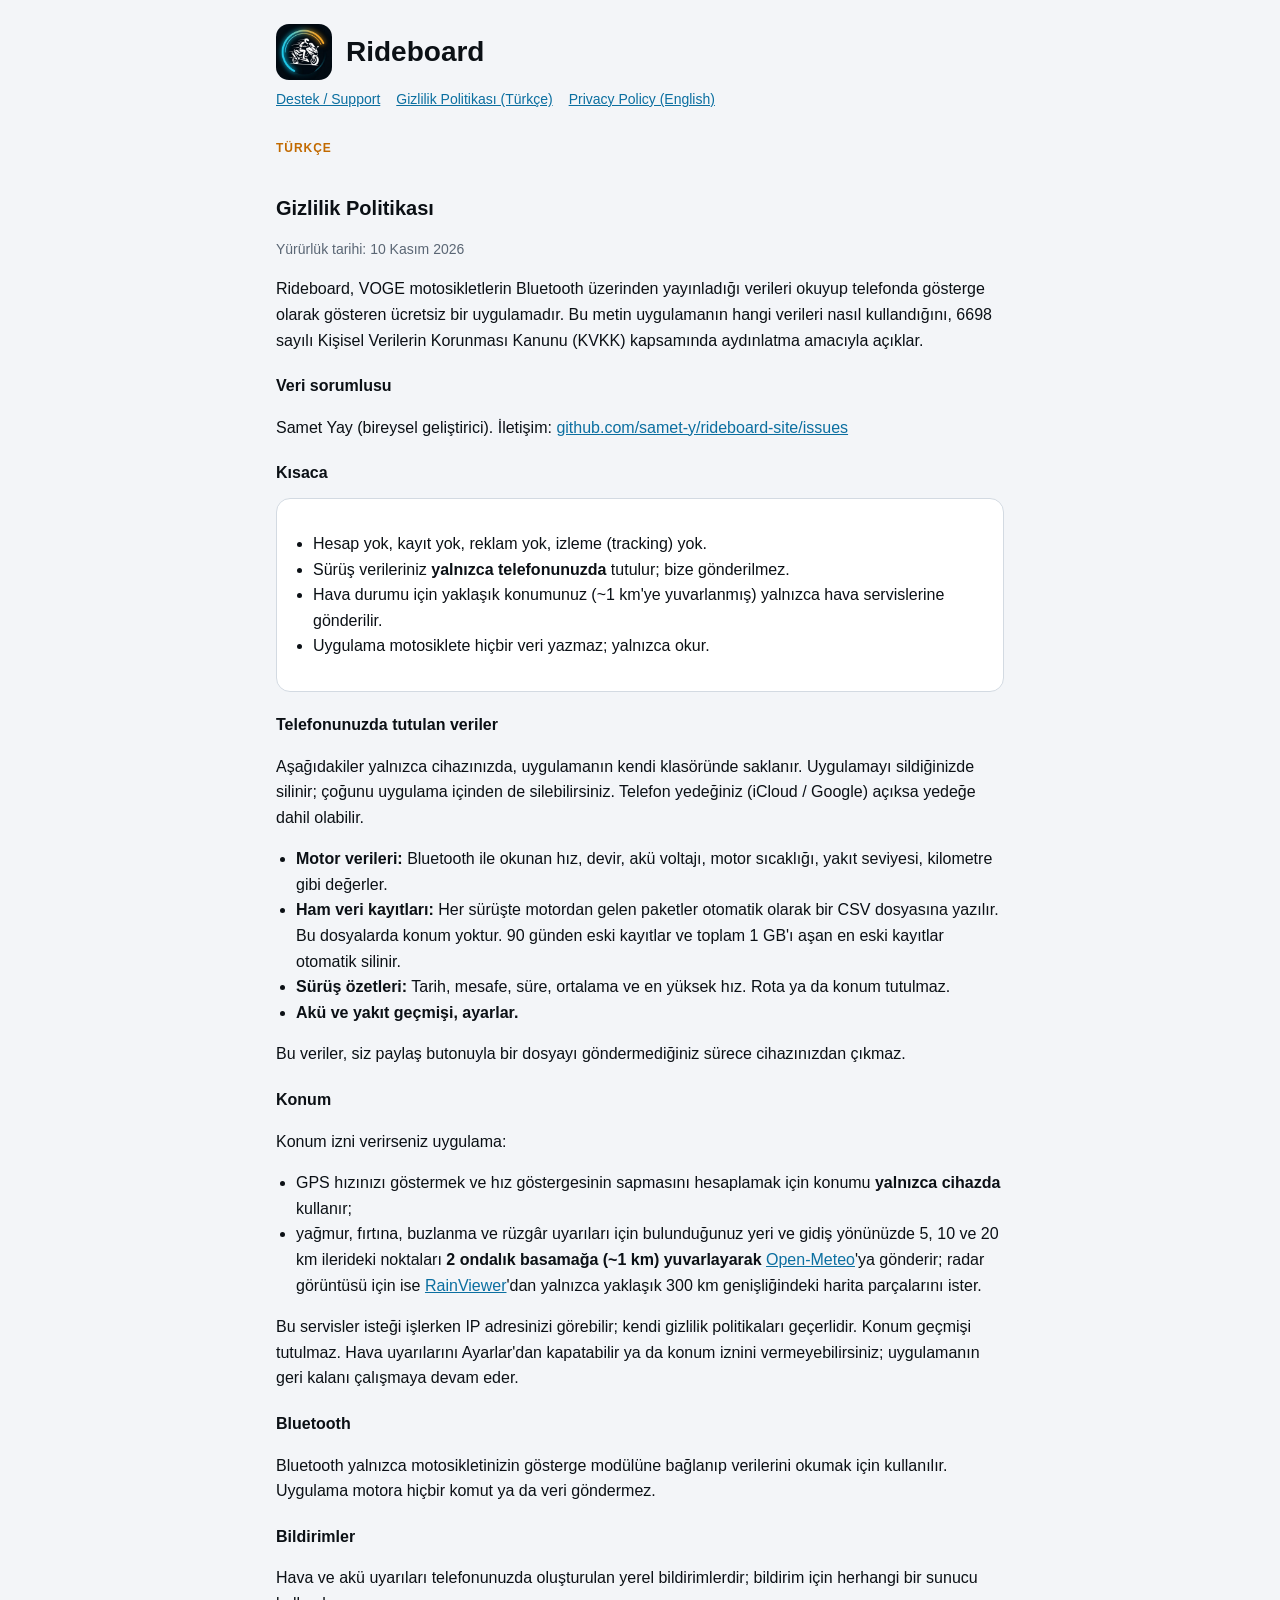
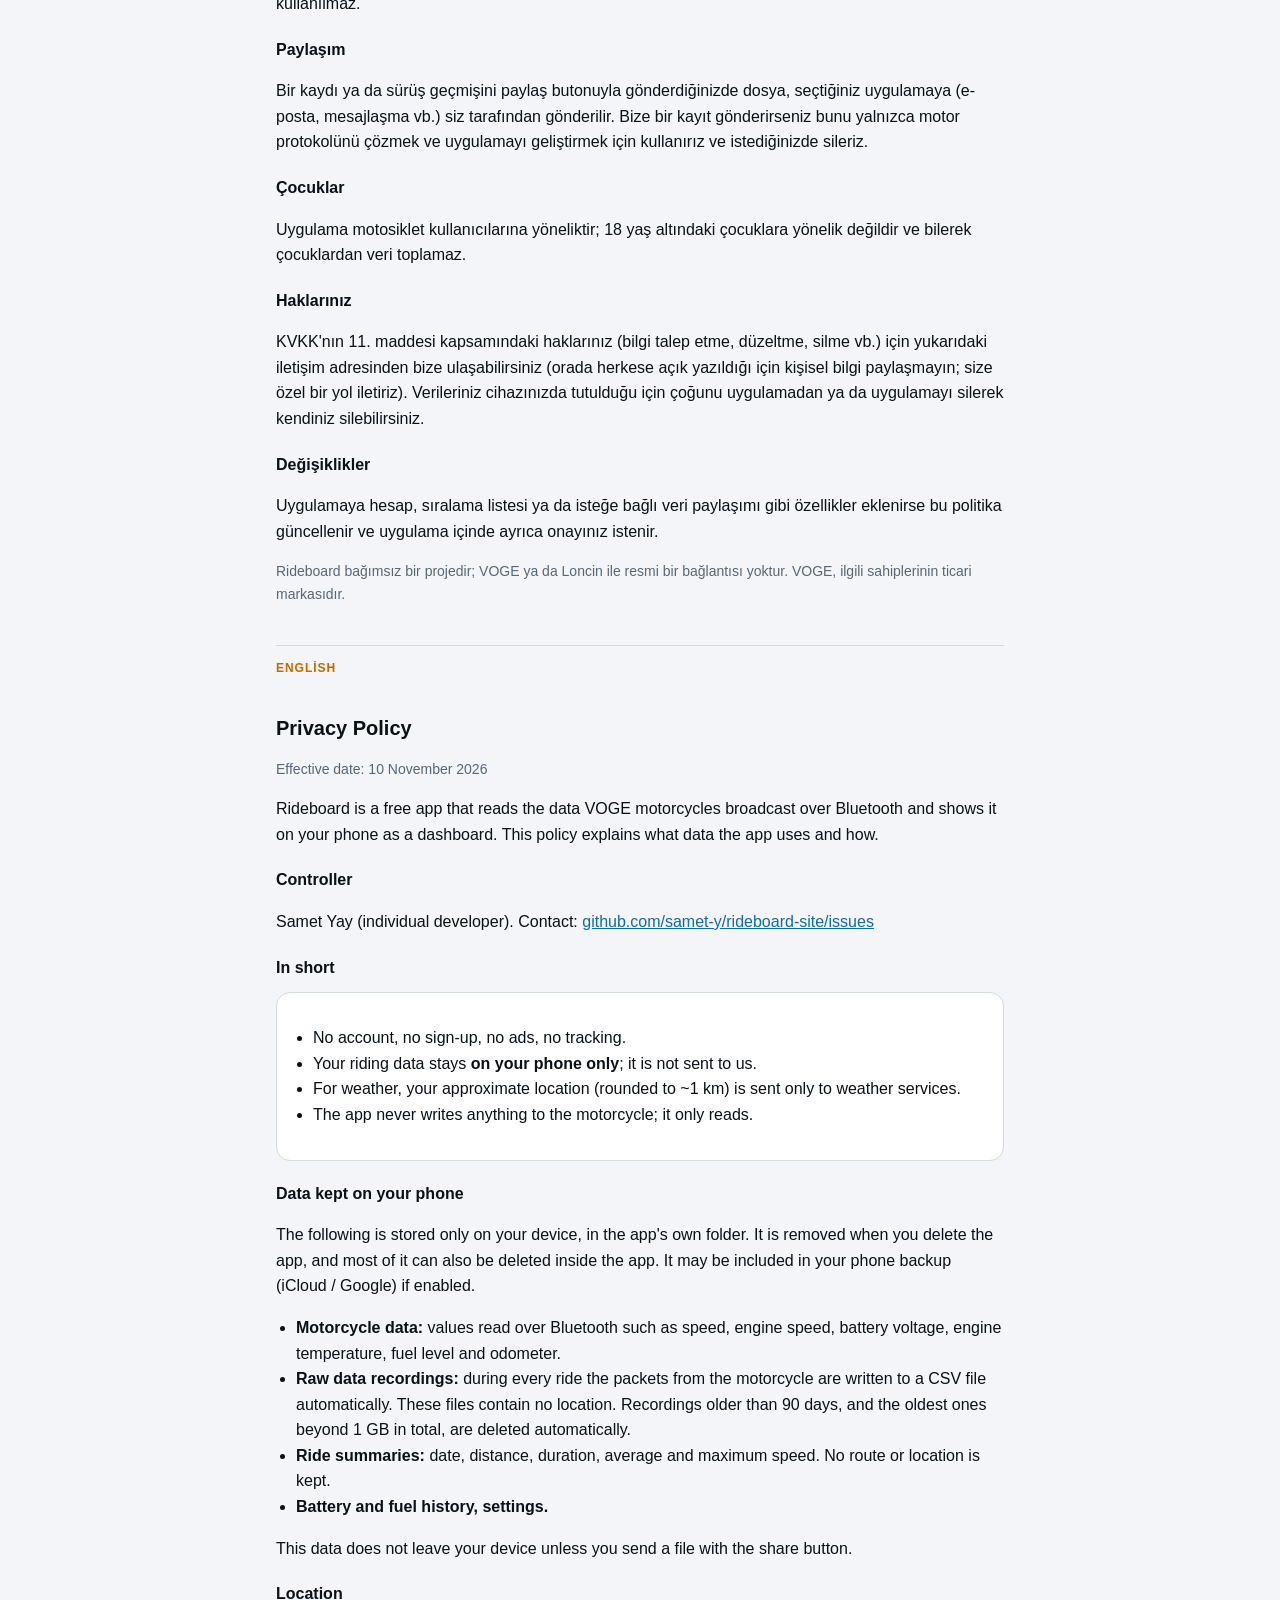
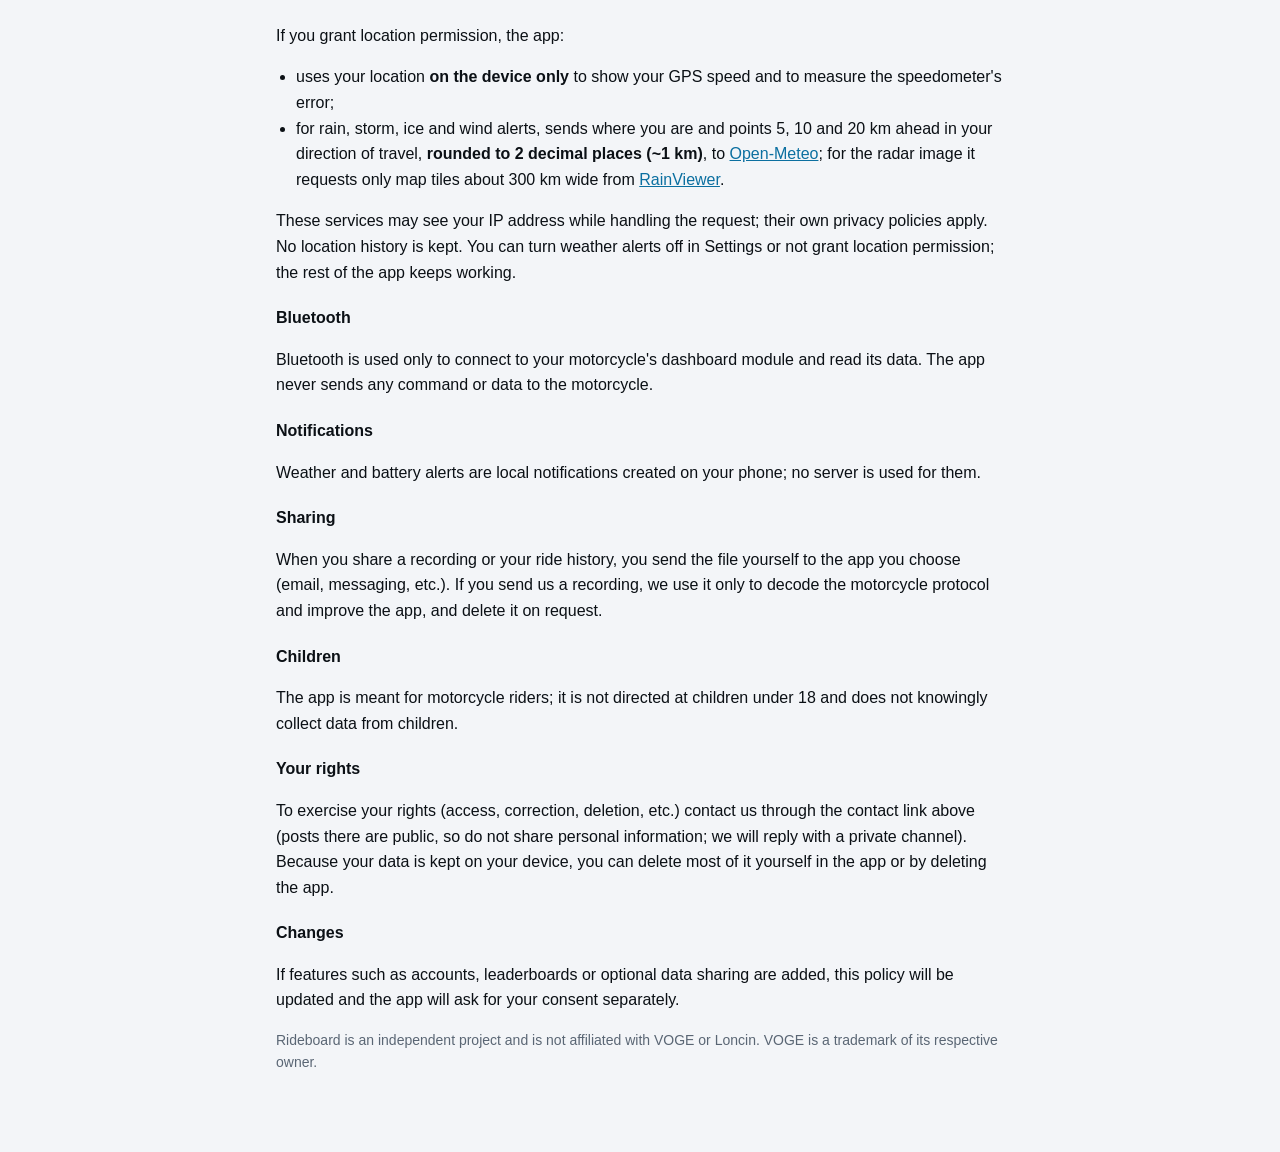
==== privacy.html @ 8e3948a2 "Add support and privacy policy pages" ====
<!doctype html>
<html lang="tr">
<head>
<meta charset="utf-8">
<meta name="viewport" content="width=device-width, initial-scale=1">
<title>Rideboard · Gizlilik Politikası / Privacy Policy</title>
<link rel="icon" href="icon.png">
<link rel="stylesheet" href="style.css">
</head>
<body>
<main>
<header>
  <img src="icon.png" alt="">
  <h1>Rideboard</h1>
</header>
<nav>
  <a href="index.html">Destek / Support</a>
  <a href="#tr">Gizlilik Politikası (Türkçe)</a>
  <a href="#en">Privacy Policy (English)</a>
</nav>

<section id="tr">
<span class="tag">Türkçe</span>
<h2>Gizlilik Politikası</h2>
<p class="dim">Yürürlük tarihi: 10 Kasım 2026</p>

<p>Rideboard, VOGE motosikletlerin Bluetooth üzerinden yayınladığı verileri
okuyup telefonda gösterge olarak gösteren ücretsiz bir uygulamadır. Bu metin
uygulamanın hangi verileri nasıl kullandığını, 6698 sayılı Kişisel Verilerin
Korunması Kanunu (KVKK) kapsamında aydınlatma amacıyla açıklar.</p>

<h3>Veri sorumlusu</h3>
<p>Samet Yay (bireysel geliştirici). İletişim:
<a href="https://github.com/samet-y/rideboard-site/issues">github.com/samet-y/rideboard-site/issues</a></p>

<h3>Kısaca</h3>
<div class="card">
<ul>
  <li>Hesap yok, kayıt yok, reklam yok, izleme (tracking) yok.</li>
  <li>Sürüş verileriniz <strong>yalnızca telefonunuzda</strong> tutulur; bize
  gönderilmez.</li>
  <li>Hava durumu için yaklaşık konumunuz (~1 km'ye yuvarlanmış) yalnızca hava
  servislerine gönderilir.</li>
  <li>Uygulama motosiklete hiçbir veri yazmaz; yalnızca okur.</li>
</ul>
</div>

<h3>Telefonunuzda tutulan veriler</h3>
<p>Aşağıdakiler yalnızca cihazınızda, uygulamanın kendi klasöründe saklanır.
Uygulamayı sildiğinizde silinir; çoğunu uygulama içinden de silebilirsiniz.
Telefon yedeğiniz (iCloud / Google) açıksa yedeğe dahil olabilir.</p>
<ul>
  <li><strong>Motor verileri:</strong> Bluetooth ile okunan hız, devir, akü
  voltajı, motor sıcaklığı, yakıt seviyesi, kilometre gibi değerler.</li>
  <li><strong>Ham veri kayıtları:</strong> Her sürüşte motordan gelen paketler
  otomatik olarak bir CSV dosyasına yazılır. Bu dosyalarda konum yoktur. 90
  günden eski kayıtlar ve toplam 1 GB'ı aşan en eski kayıtlar otomatik
  silinir.</li>
  <li><strong>Sürüş özetleri:</strong> Tarih, mesafe, süre, ortalama ve
  en yüksek hız. Rota ya da konum tutulmaz.</li>
  <li><strong>Akü ve yakıt geçmişi, ayarlar.</strong></li>
</ul>
<p>Bu veriler, siz paylaş butonuyla bir dosyayı göndermediğiniz sürece
cihazınızdan çıkmaz.</p>

<h3>Konum</h3>
<p>Konum izni verirseniz uygulama:</p>
<ul>
  <li>GPS hızınızı göstermek ve hız göstergesinin sapmasını hesaplamak için
  konumu <strong>yalnızca cihazda</strong> kullanır;</li>
  <li>yağmur, fırtına, buzlanma ve rüzgâr uyarıları için bulunduğunuz yeri ve
  gidiş yönünüzde 5, 10 ve 20 km ilerideki noktaları
  <strong>2 ondalık basamağa (~1 km) yuvarlayarak</strong>
  <a href="https://open-meteo.com/en/terms">Open-Meteo</a>'ya gönderir;
  radar görüntüsü için ise
  <a href="https://www.rainviewer.com/privacy.html">RainViewer</a>'dan
  yalnızca yaklaşık 300 km genişliğindeki harita parçalarını ister.</li>
</ul>
<p>Bu servisler isteği işlerken IP adresinizi görebilir; kendi gizlilik
politikaları geçerlidir. Konum geçmişi tutulmaz. Hava uyarılarını Ayarlar'dan
kapatabilir ya da konum iznini vermeyebilirsiniz; uygulamanın geri kalanı
çalışmaya devam eder.</p>

<h3>Bluetooth</h3>
<p>Bluetooth yalnızca motosikletinizin gösterge modülüne bağlanıp verilerini
okumak için kullanılır. Uygulama motora hiçbir komut ya da veri göndermez.</p>

<h3>Bildirimler</h3>
<p>Hava ve akü uyarıları telefonunuzda oluşturulan yerel bildirimlerdir;
bildirim için herhangi bir sunucu kullanılmaz.</p>

<h3>Paylaşım</h3>
<p>Bir kaydı ya da sürüş geçmişini paylaş butonuyla gönderdiğinizde dosya,
seçtiğiniz uygulamaya (e-posta, mesajlaşma vb.) siz tarafından gönderilir.
Bize bir kayıt gönderirseniz bunu yalnızca motor protokolünü çözmek ve
uygulamayı geliştirmek için kullanırız ve istediğinizde sileriz.</p>

<h3>Çocuklar</h3>
<p>Uygulama motosiklet kullanıcılarına yöneliktir; 18 yaş altındaki
çocuklara yönelik değildir ve bilerek çocuklardan veri toplamaz.</p>

<h3>Haklarınız</h3>
<p>KVKK'nın 11. maddesi kapsamındaki haklarınız (bilgi talep etme, düzeltme,
silme vb.) için yukarıdaki iletişim adresinden bize ulaşabilirsiniz (orada herkese açık yazıldığı için kişisel bilgi paylaşmayın; size özel bir yol iletiriz). Verileriniz
cihazınızda tutulduğu için çoğunu uygulamadan ya da uygulamayı silerek kendiniz
silebilirsiniz.</p>

<h3>Değişiklikler</h3>
<p>Uygulamaya hesap, sıralama listesi ya da isteğe bağlı veri paylaşımı gibi
özellikler eklenirse bu politika güncellenir ve uygulama içinde ayrıca onayınız
istenir.</p>

<p class="dim">Rideboard bağımsız bir projedir; VOGE ya da Loncin ile resmi
bir bağlantısı yoktur. VOGE, ilgili sahiplerinin ticari markasıdır.</p>
</section>

<section id="en" class="lang">
<span class="tag">English</span>
<h2>Privacy Policy</h2>
<p class="dim">Effective date: 10 November 2026</p>

<p>Rideboard is a free app that reads the data VOGE motorcycles broadcast over
Bluetooth and shows it on your phone as a dashboard. This policy explains what
data the app uses and how.</p>

<h3>Controller</h3>
<p>Samet Yay (individual developer). Contact:
<a href="https://github.com/samet-y/rideboard-site/issues">github.com/samet-y/rideboard-site/issues</a></p>

<h3>In short</h3>
<div class="card">
<ul>
  <li>No account, no sign-up, no ads, no tracking.</li>
  <li>Your riding data stays <strong>on your phone only</strong>; it is not
  sent to us.</li>
  <li>For weather, your approximate location (rounded to ~1 km) is sent only
  to weather services.</li>
  <li>The app never writes anything to the motorcycle; it only reads.</li>
</ul>
</div>

<h3>Data kept on your phone</h3>
<p>The following is stored only on your device, in the app's own folder. It is
removed when you delete the app, and most of it can also be deleted inside the
app. It may be included in your phone backup (iCloud / Google) if enabled.</p>
<ul>
  <li><strong>Motorcycle data:</strong> values read over Bluetooth such as
  speed, engine speed, battery voltage, engine temperature, fuel level and
  odometer.</li>
  <li><strong>Raw data recordings:</strong> during every ride the packets from
  the motorcycle are written to a CSV file automatically. These files contain
  no location. Recordings older than 90 days, and the oldest ones beyond 1 GB
  in total, are deleted automatically.</li>
  <li><strong>Ride summaries:</strong> date, distance, duration, average and
  maximum speed. No route or location is kept.</li>
  <li><strong>Battery and fuel history, settings.</strong></li>
</ul>
<p>This data does not leave your device unless you send a file with the share
button.</p>

<h3>Location</h3>
<p>If you grant location permission, the app:</p>
<ul>
  <li>uses your location <strong>on the device only</strong> to show your GPS
  speed and to measure the speedometer's error;</li>
  <li>for rain, storm, ice and wind alerts, sends where you are and points 5,
  10 and 20 km ahead in your direction of travel,
  <strong>rounded to 2 decimal places (~1 km)</strong>, to
  <a href="https://open-meteo.com/en/terms">Open-Meteo</a>; for the radar
  image it requests only map tiles about 300 km wide from
  <a href="https://www.rainviewer.com/privacy.html">RainViewer</a>.</li>
</ul>
<p>These services may see your IP address while handling the request; their
own privacy policies apply. No location history is kept. You can turn weather
alerts off in Settings or not grant location permission; the rest of the app
keeps working.</p>

<h3>Bluetooth</h3>
<p>Bluetooth is used only to connect to your motorcycle's dashboard module and
read its data. The app never sends any command or data to the motorcycle.</p>

<h3>Notifications</h3>
<p>Weather and battery alerts are local notifications created on your phone; no
server is used for them.</p>

<h3>Sharing</h3>
<p>When you share a recording or your ride history, you send the file yourself
to the app you choose (email, messaging, etc.). If you send us a recording, we
use it only to decode the motorcycle protocol and improve the app, and delete
it on request.</p>

<h3>Children</h3>
<p>The app is meant for motorcycle riders; it is not directed at children under
18 and does not knowingly collect data from children.</p>

<h3>Your rights</h3>
<p>To exercise your rights (access, correction, deletion, etc.) contact us through
the contact link above (posts there are public, so do not share personal
information; we will reply with a private channel). Because your data is kept on your device, you can delete most
of it yourself in the app or by deleting the app.</p>

<h3>Changes</h3>
<p>If features such as accounts, leaderboards or optional data sharing are
added, this policy will be updated and the app will ask for your consent
separately.</p>

<p class="dim">Rideboard is an independent project and is not affiliated with
VOGE or Loncin. VOGE is a trademark of its respective owner.</p>
</section>
</main>
</body>
</html>
---- style.css ----
:root {
  --bg: #f3f5f8;
  --surface: #ffffff;
  --text: #0b1015;
  --dim: #5a6674;
  --line: #d3dae2;
  --accent: #c26a00;
  --link: #0b6fa0;
}
@media (prefers-color-scheme: dark) {
  :root {
    --bg: #05070a;
    --surface: #10161d;
    --text: #f2f5f8;
    --dim: #8a96a3;
    --line: #1f2833;
    --accent: #ffb020;
    --link: #22d3ee;
  }
}
* { box-sizing: border-box; }
html { -webkit-text-size-adjust: 100%; }
body {
  margin: 0;
  background: var(--bg);
  color: var(--text);
  font: 16px/1.6 -apple-system, BlinkMacSystemFont, "Segoe UI", Roboto, sans-serif;
}
main { max-width: 760px; margin: 0 auto; padding: 24px 16px 64px; }
header { display: flex; align-items: center; gap: 14px; margin-bottom: 8px; }
header img { width: 56px; height: 56px; border-radius: 13px; }
header h1 { margin: 0; font-size: 28px; }
nav { display: flex; flex-wrap: wrap; gap: 8px 16px; margin: 8px 0 24px; font-size: 14px; }
a { color: var(--link); }
h2 { font-size: 20px; margin: 32px 0 8px; }
h3 { font-size: 16px; margin: 20px 0 4px; }
p, li { color: var(--text); }
.dim { color: var(--dim); font-size: 14px; }
.card {
  background: var(--surface);
  border: 1px solid var(--line);
  border-radius: 14px;
  padding: 16px;
  margin: 12px 0;
}
.lang { border-top: 1px solid var(--line); margin-top: 40px; padding-top: 8px; }
.tag {
  display: inline-block;
  font-size: 12px;
  font-weight: 700;
  letter-spacing: .08em;
  color: var(--accent);
  text-transform: uppercase;
}
ul { padding-left: 20px; }
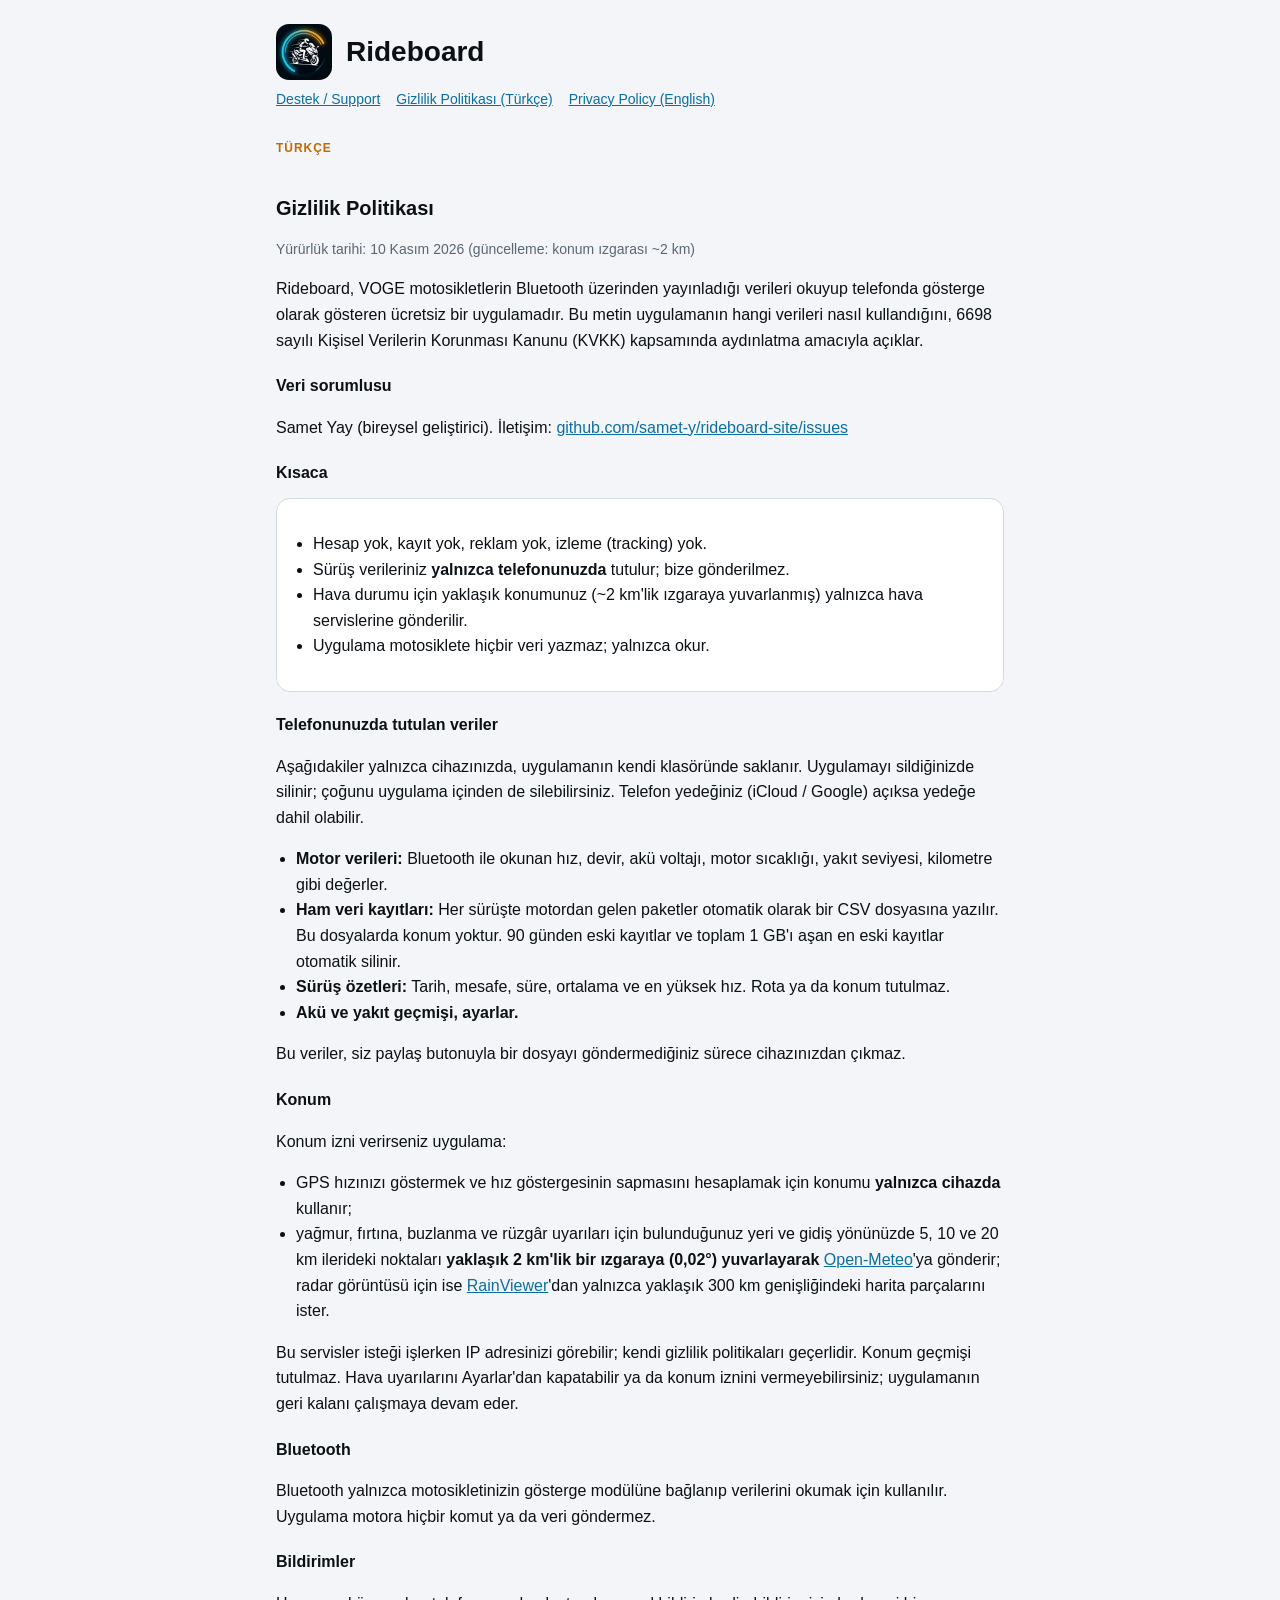
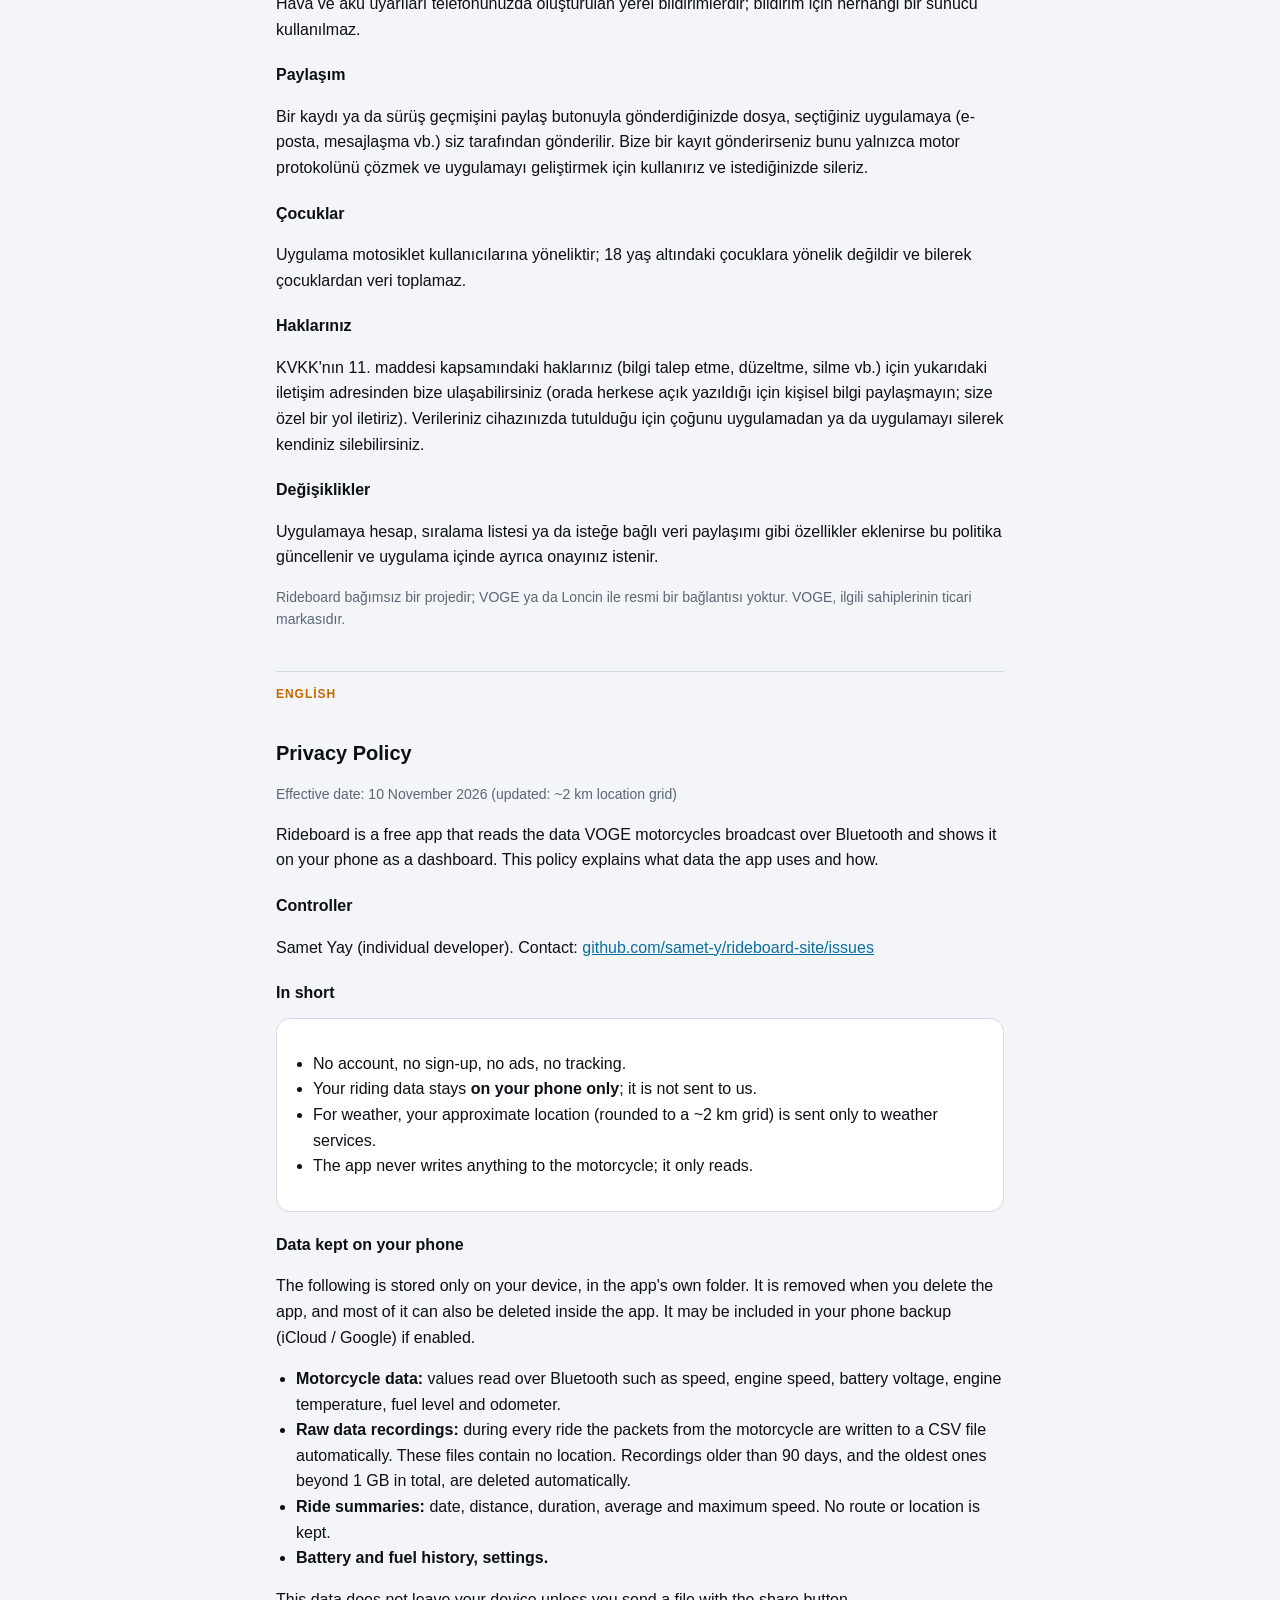
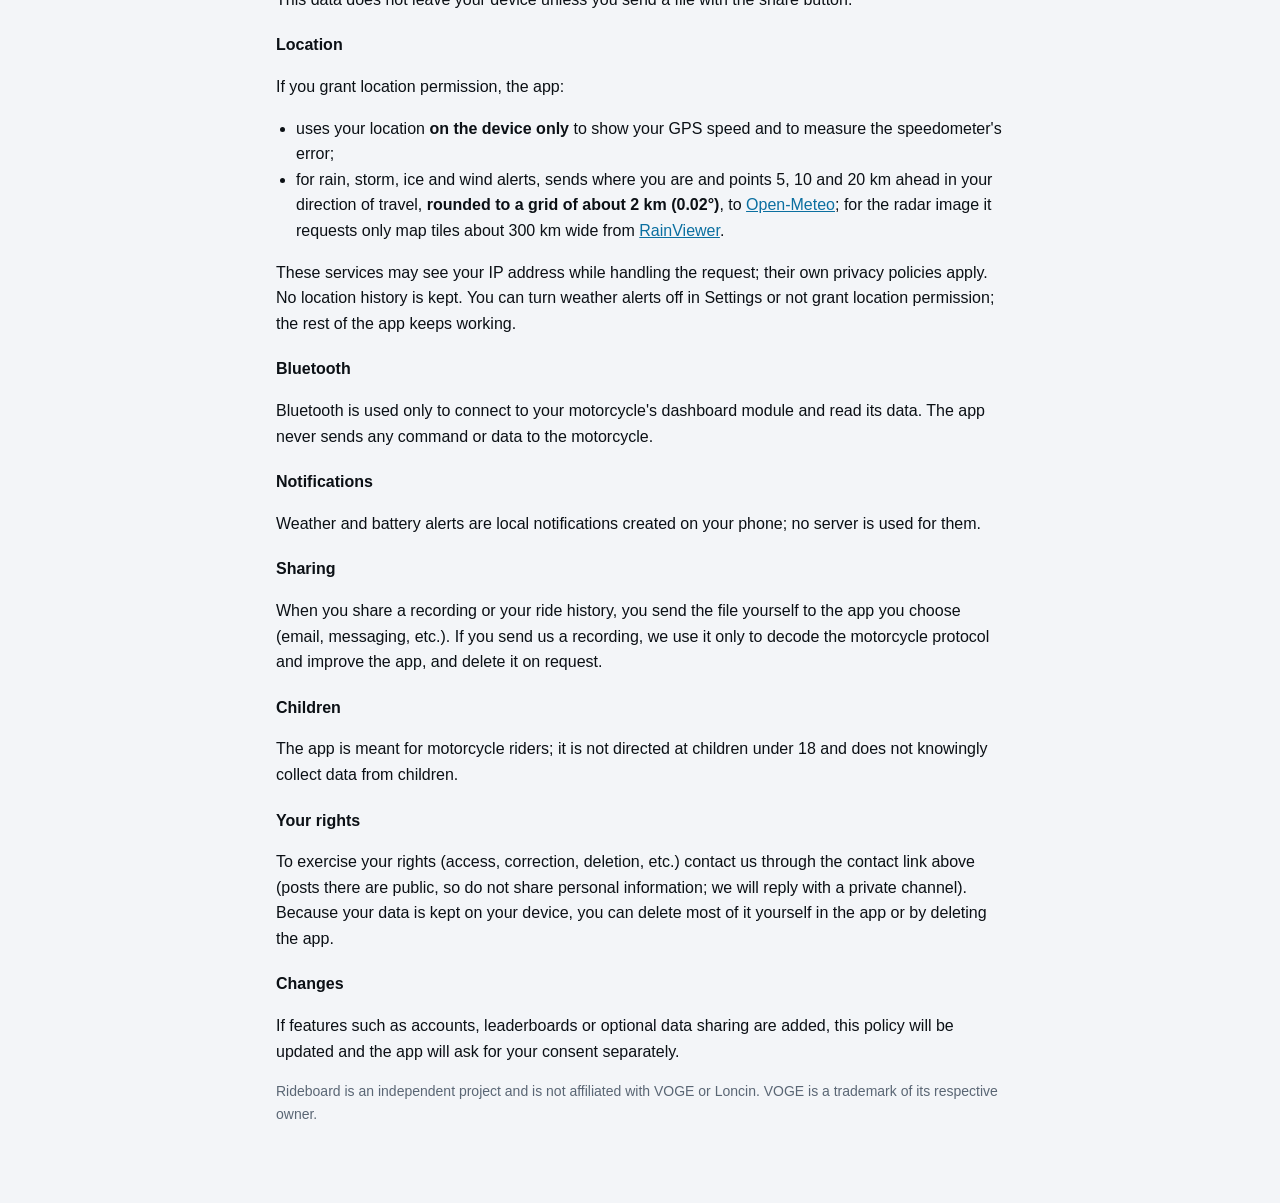
==== commit c961a596: "Privacy policy: location is rounded to a ~2 km grid" ====
--- a/privacy.html
+++ b/privacy.html
@@ -22,7 +22,7 @@
 <section id="tr">
 <span class="tag">Türkçe</span>
 <h2>Gizlilik Politikası</h2>
-<p class="dim">Yürürlük tarihi: 10 Kasım 2026</p>
+<p class="dim">Yürürlük tarihi: 10 Kasım 2026 (güncelleme: konum ızgarası ~2 km)</p>
 
 <p>Rideboard, VOGE motosikletlerin Bluetooth üzerinden yayınladığı verileri
 okuyup telefonda gösterge olarak gösteren ücretsiz bir uygulamadır. Bu metin
@@ -39,7 +39,7 @@
   <li>Hesap yok, kayıt yok, reklam yok, izleme (tracking) yok.</li>
   <li>Sürüş verileriniz <strong>yalnızca telefonunuzda</strong> tutulur; bize
   gönderilmez.</li>
-  <li>Hava durumu için yaklaşık konumunuz (~1 km'ye yuvarlanmış) yalnızca hava
+  <li>Hava durumu için yaklaşık konumunuz (~2 km'lik ızgaraya yuvarlanmış) yalnızca hava
   servislerine gönderilir.</li>
   <li>Uygulama motosiklete hiçbir veri yazmaz; yalnızca okur.</li>
 </ul>
@@ -70,7 +70,7 @@
   konumu <strong>yalnızca cihazda</strong> kullanır;</li>
   <li>yağmur, fırtına, buzlanma ve rüzgâr uyarıları için bulunduğunuz yeri ve
   gidiş yönünüzde 5, 10 ve 20 km ilerideki noktaları
-  <strong>2 ondalık basamağa (~1 km) yuvarlayarak</strong>
+  <strong>yaklaşık 2 km'lik bir ızgaraya (0,02°) yuvarlayarak</strong>
   <a href="https://open-meteo.com/en/terms">Open-Meteo</a>'ya gönderir;
   radar görüntüsü için ise
   <a href="https://www.rainviewer.com/privacy.html">RainViewer</a>'dan
@@ -117,7 +117,7 @@
 <section id="en" class="lang">
 <span class="tag">English</span>
 <h2>Privacy Policy</h2>
-<p class="dim">Effective date: 10 November 2026</p>
+<p class="dim">Effective date: 10 November 2026 (updated: ~2 km location grid)</p>
 
 <p>Rideboard is a free app that reads the data VOGE motorcycles broadcast over
 Bluetooth and shows it on your phone as a dashboard. This policy explains what
@@ -133,7 +133,7 @@
   <li>No account, no sign-up, no ads, no tracking.</li>
   <li>Your riding data stays <strong>on your phone only</strong>; it is not
   sent to us.</li>
-  <li>For weather, your approximate location (rounded to ~1 km) is sent only
+  <li>For weather, your approximate location (rounded to a ~2 km grid) is sent only
   to weather services.</li>
   <li>The app never writes anything to the motorcycle; it only reads.</li>
 </ul>
@@ -165,7 +165,7 @@
   speed and to measure the speedometer's error;</li>
   <li>for rain, storm, ice and wind alerts, sends where you are and points 5,
   10 and 20 km ahead in your direction of travel,
-  <strong>rounded to 2 decimal places (~1 km)</strong>, to
+  <strong>rounded to a grid of about 2 km (0.02°)</strong>, to
   <a href="https://open-meteo.com/en/terms">Open-Meteo</a>; for the radar
   image it requests only map tiles about 300 km wide from
   <a href="https://www.rainviewer.com/privacy.html">RainViewer</a>.</li>
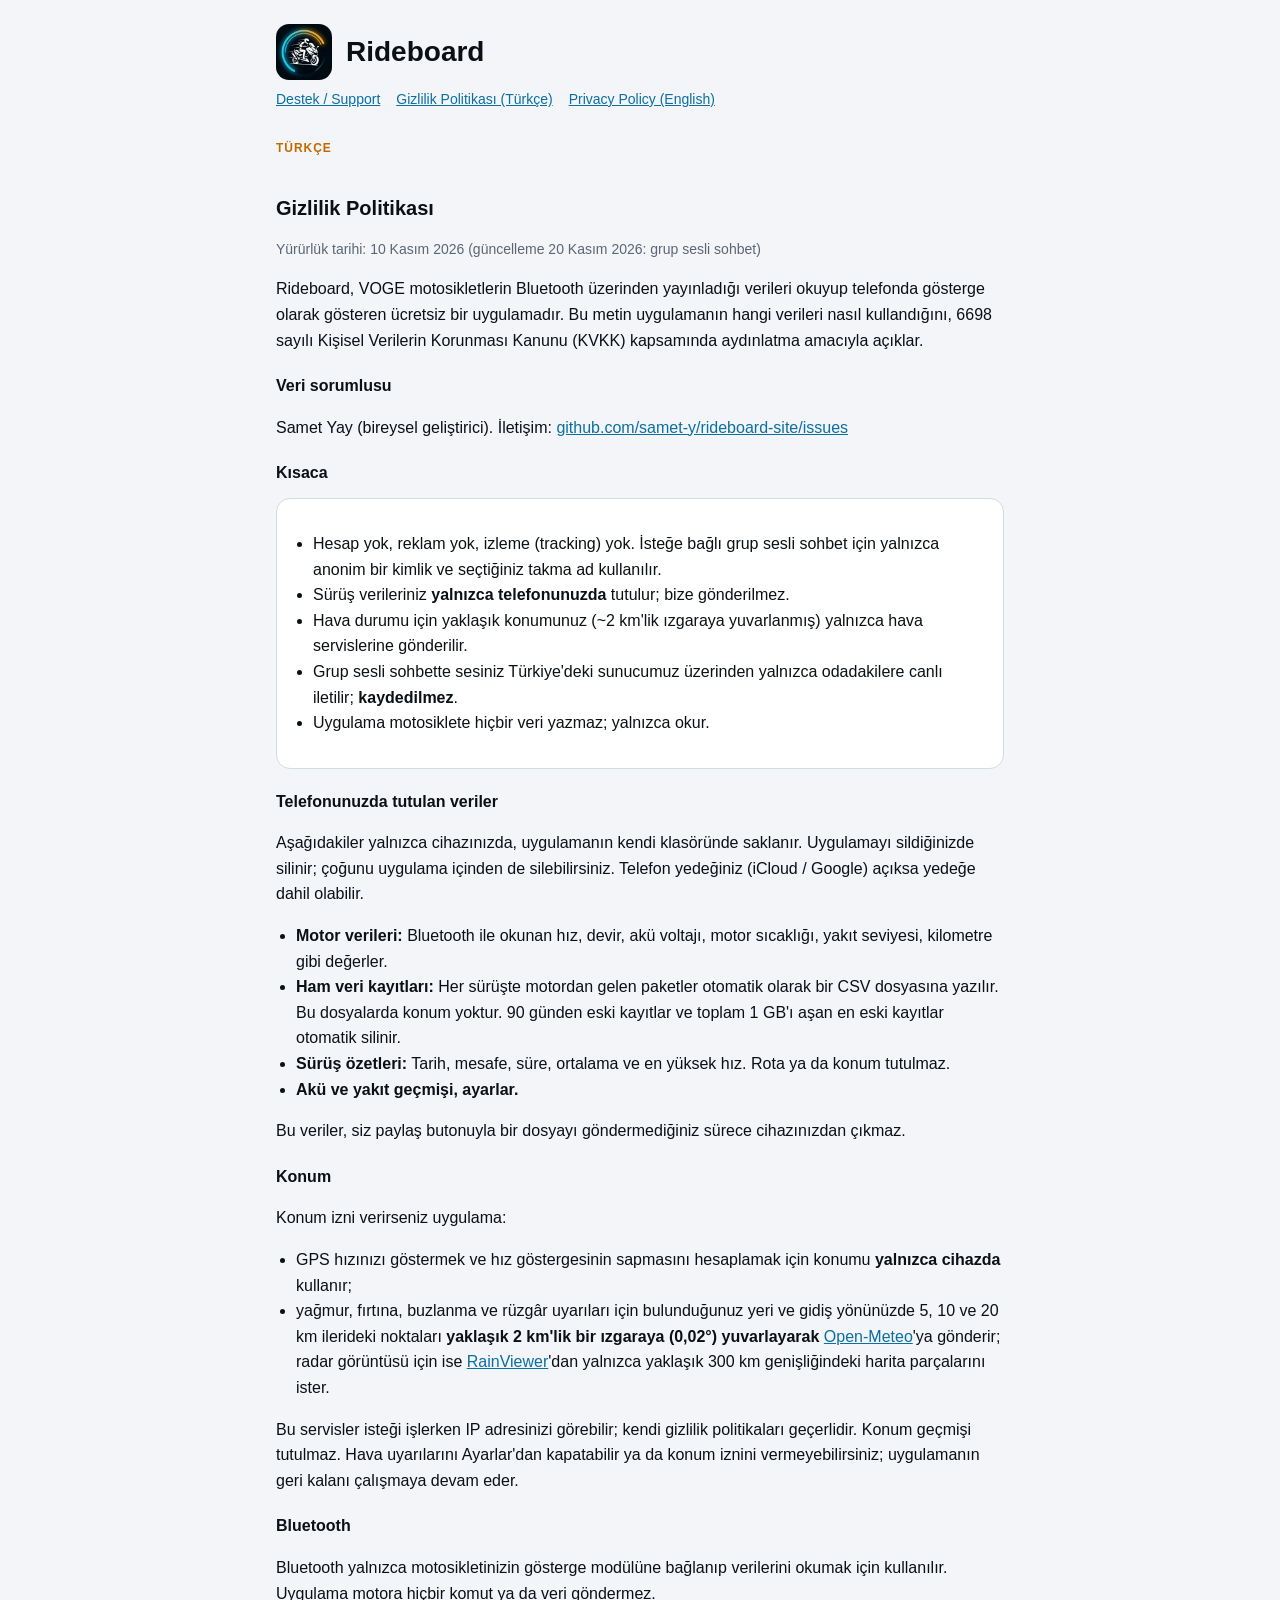
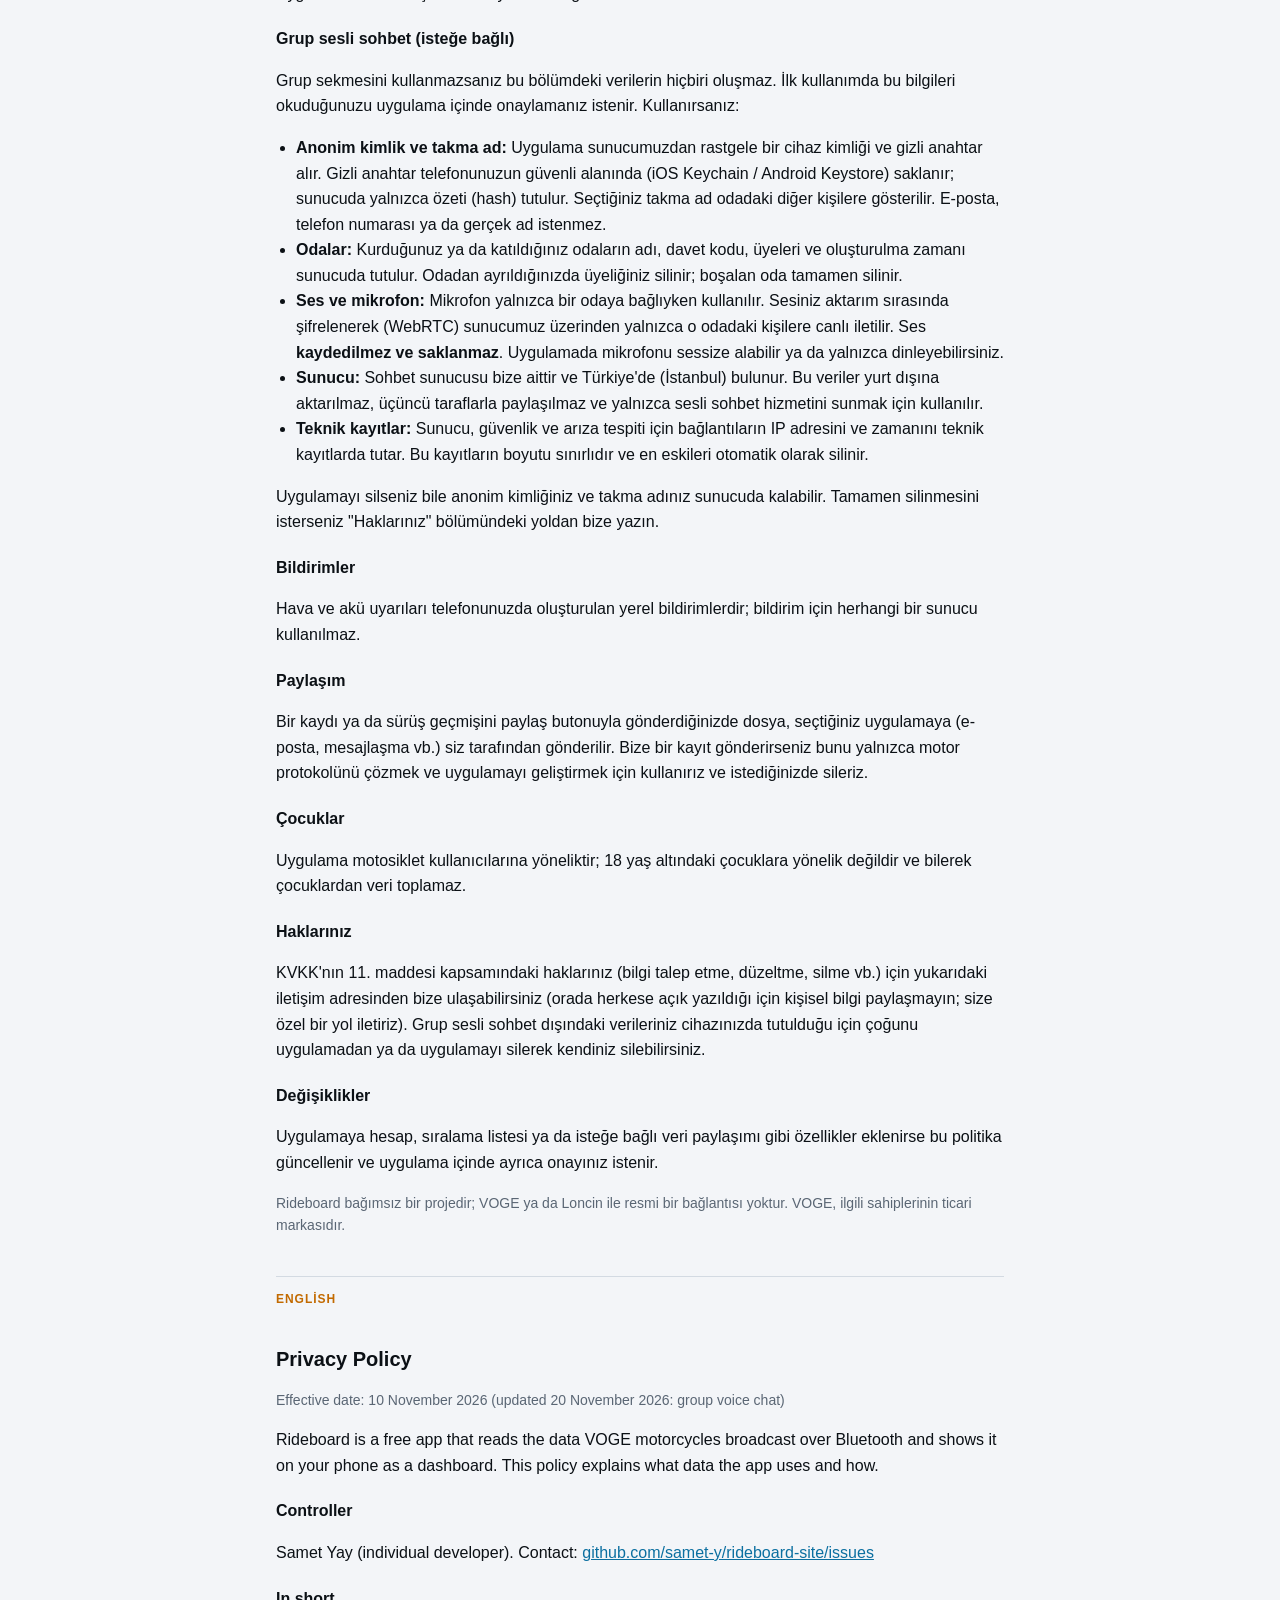
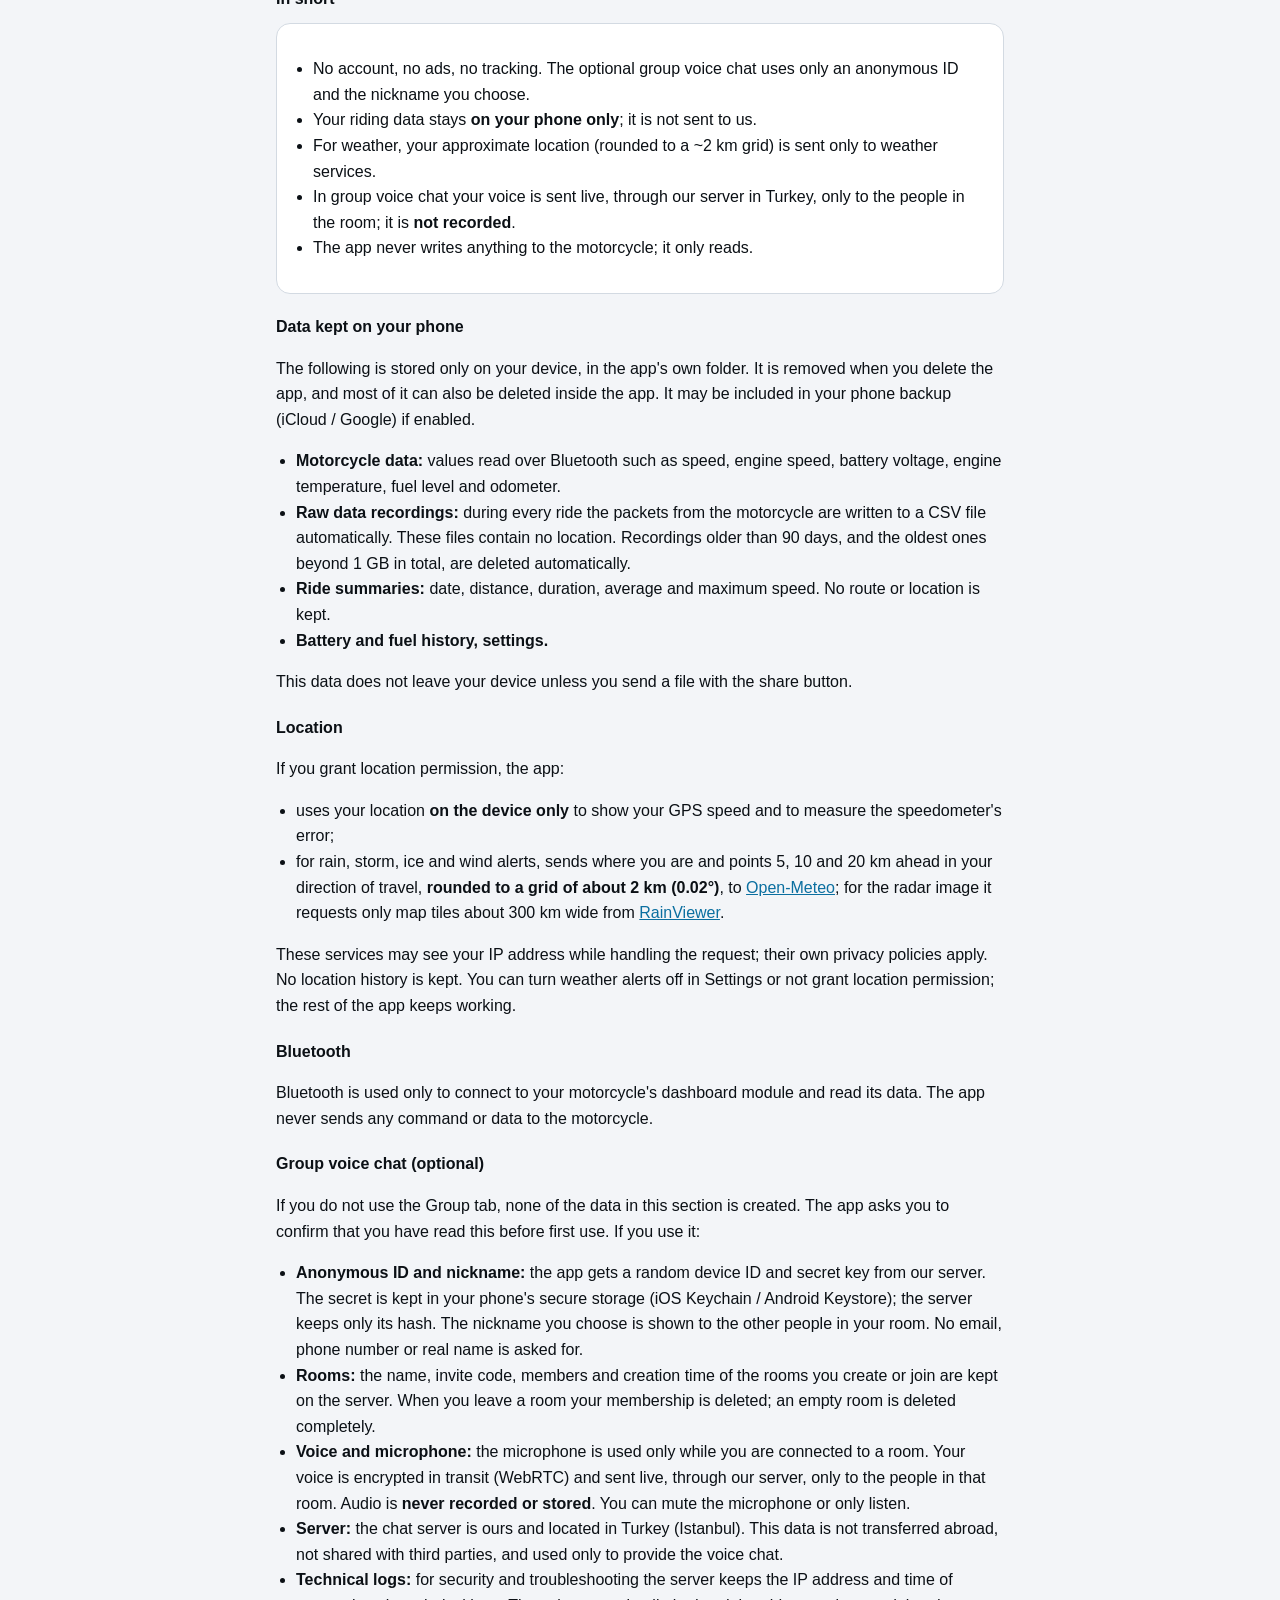
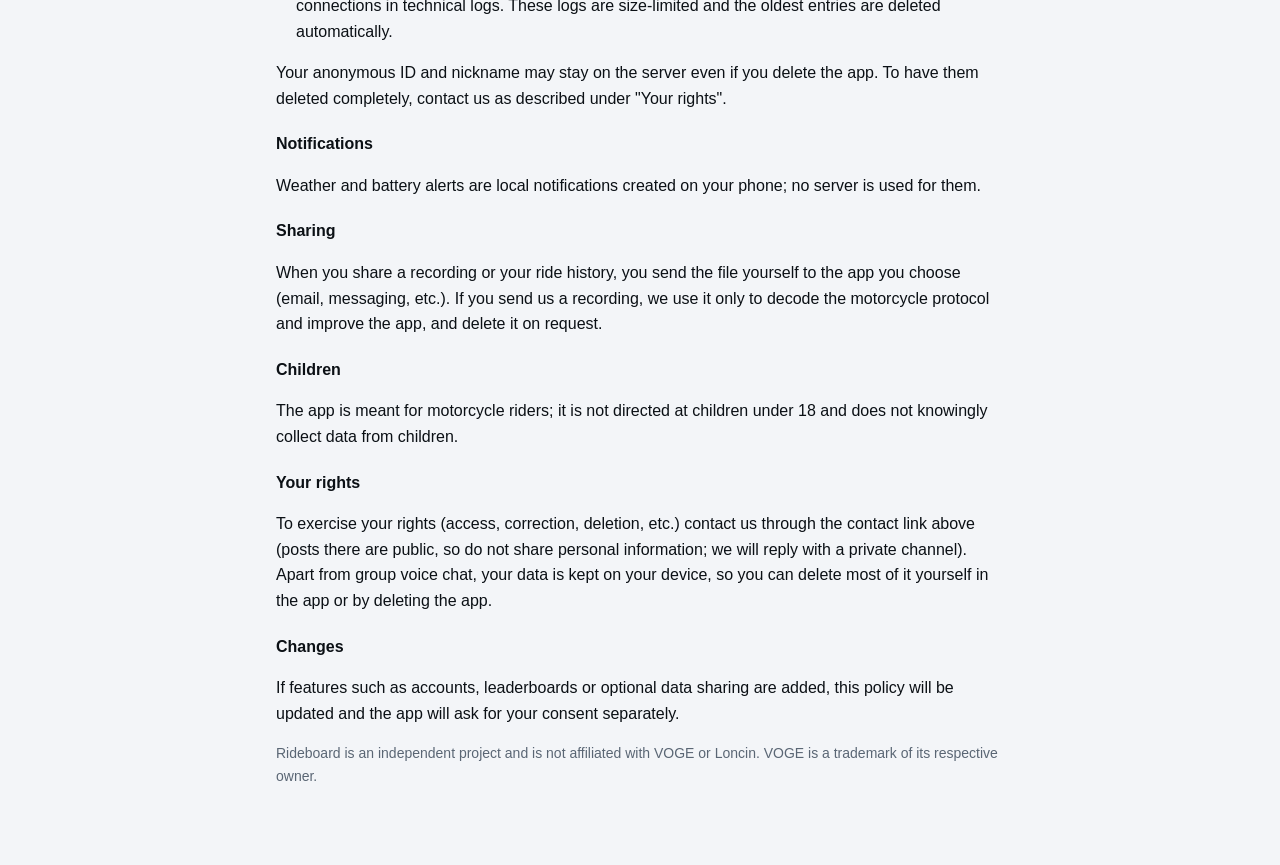
==== commit 71fec6cf: "Privacy policy: describe the optional group voice chat Anonymous device ID and nickname, rooms, live" ====
--- a/privacy.html
+++ b/privacy.html
@@ -22,7 +22,7 @@
 <section id="tr">
 <span class="tag">Türkçe</span>
 <h2>Gizlilik Politikası</h2>
-<p class="dim">Yürürlük tarihi: 10 Kasım 2026 (güncelleme: konum ızgarası ~2 km)</p>
+<p class="dim">Yürürlük tarihi: 10 Kasım 2026 (güncelleme 20 Kasım 2026: grup sesli sohbet)</p>
 
 <p>Rideboard, VOGE motosikletlerin Bluetooth üzerinden yayınladığı verileri
 okuyup telefonda gösterge olarak gösteren ücretsiz bir uygulamadır. Bu metin
@@ -36,11 +36,14 @@
 <h3>Kısaca</h3>
 <div class="card">
 <ul>
-  <li>Hesap yok, kayıt yok, reklam yok, izleme (tracking) yok.</li>
+  <li>Hesap yok, reklam yok, izleme (tracking) yok. İsteğe bağlı grup sesli
+  sohbet için yalnızca anonim bir kimlik ve seçtiğiniz takma ad kullanılır.</li>
   <li>Sürüş verileriniz <strong>yalnızca telefonunuzda</strong> tutulur; bize
   gönderilmez.</li>
   <li>Hava durumu için yaklaşık konumunuz (~2 km'lik ızgaraya yuvarlanmış) yalnızca hava
   servislerine gönderilir.</li>
+  <li>Grup sesli sohbette sesiniz Türkiye'deki sunucumuz üzerinden yalnızca
+  odadakilere canlı iletilir; <strong>kaydedilmez</strong>.</li>
   <li>Uygulama motosiklete hiçbir veri yazmaz; yalnızca okur.</li>
 </ul>
 </div>
@@ -85,6 +88,35 @@
 <p>Bluetooth yalnızca motosikletinizin gösterge modülüne bağlanıp verilerini
 okumak için kullanılır. Uygulama motora hiçbir komut ya da veri göndermez.</p>
 
+<h3>Grup sesli sohbet (isteğe bağlı)</h3>
+<p>Grup sekmesini kullanmazsanız bu bölümdeki verilerin hiçbiri oluşmaz.
+İlk kullanımda bu bilgileri okuduğunuzu uygulama içinde onaylamanız istenir.
+Kullanırsanız:</p>
+<ul>
+  <li><strong>Anonim kimlik ve takma ad:</strong> Uygulama sunucumuzdan
+  rastgele bir cihaz kimliği ve gizli anahtar alır. Gizli anahtar telefonunuzun
+  güvenli alanında (iOS Keychain / Android Keystore) saklanır; sunucuda
+  yalnızca özeti (hash) tutulur. Seçtiğiniz takma ad odadaki diğer kişilere
+  gösterilir. E-posta, telefon numarası ya da gerçek ad istenmez.</li>
+  <li><strong>Odalar:</strong> Kurduğunuz ya da katıldığınız odaların adı,
+  davet kodu, üyeleri ve oluşturulma zamanı sunucuda tutulur. Odadan
+  ayrıldığınızda üyeliğiniz silinir; boşalan oda tamamen silinir.</li>
+  <li><strong>Ses ve mikrofon:</strong> Mikrofon yalnızca bir odaya bağlıyken
+  kullanılır. Sesiniz aktarım sırasında şifrelenerek (WebRTC) sunucumuz
+  üzerinden yalnızca o odadaki kişilere canlı iletilir. Ses
+  <strong>kaydedilmez ve saklanmaz</strong>. Uygulamada mikrofonu sessize
+  alabilir ya da yalnızca dinleyebilirsiniz.</li>
+  <li><strong>Sunucu:</strong> Sohbet sunucusu bize aittir ve Türkiye'de
+  (İstanbul) bulunur. Bu veriler yurt dışına aktarılmaz, üçüncü taraflarla
+  paylaşılmaz ve yalnızca sesli sohbet hizmetini sunmak için kullanılır.</li>
+  <li><strong>Teknik kayıtlar:</strong> Sunucu, güvenlik ve arıza tespiti için
+  bağlantıların IP adresini ve zamanını teknik kayıtlarda tutar. Bu kayıtların
+  boyutu sınırlıdır ve en eskileri otomatik olarak silinir.</li>
+</ul>
+<p>Uygulamayı silseniz bile anonim kimliğiniz ve takma adınız sunucuda
+kalabilir. Tamamen silinmesini isterseniz "Haklarınız" bölümündeki yoldan
+bize yazın.</p>
+
 <h3>Bildirimler</h3>
 <p>Hava ve akü uyarıları telefonunuzda oluşturulan yerel bildirimlerdir;
 bildirim için herhangi bir sunucu kullanılmaz.</p>
@@ -101,7 +133,7 @@
 
 <h3>Haklarınız</h3>
 <p>KVKK'nın 11. maddesi kapsamındaki haklarınız (bilgi talep etme, düzeltme,
-silme vb.) için yukarıdaki iletişim adresinden bize ulaşabilirsiniz (orada herkese açık yazıldığı için kişisel bilgi paylaşmayın; size özel bir yol iletiriz). Verileriniz
+silme vb.) için yukarıdaki iletişim adresinden bize ulaşabilirsiniz (orada herkese açık yazıldığı için kişisel bilgi paylaşmayın; size özel bir yol iletiriz). Grup sesli sohbet dışındaki verileriniz
 cihazınızda tutulduğu için çoğunu uygulamadan ya da uygulamayı silerek kendiniz
 silebilirsiniz.</p>
 
@@ -117,7 +149,7 @@
 <section id="en" class="lang">
 <span class="tag">English</span>
 <h2>Privacy Policy</h2>
-<p class="dim">Effective date: 10 November 2026 (updated: ~2 km location grid)</p>
+<p class="dim">Effective date: 10 November 2026 (updated 20 November 2026: group voice chat)</p>
 
 <p>Rideboard is a free app that reads the data VOGE motorcycles broadcast over
 Bluetooth and shows it on your phone as a dashboard. This policy explains what
@@ -130,11 +162,14 @@
 <h3>In short</h3>
 <div class="card">
 <ul>
-  <li>No account, no sign-up, no ads, no tracking.</li>
+  <li>No account, no ads, no tracking. The optional group voice chat uses only
+  an anonymous ID and the nickname you choose.</li>
   <li>Your riding data stays <strong>on your phone only</strong>; it is not
   sent to us.</li>
   <li>For weather, your approximate location (rounded to a ~2 km grid) is sent only
   to weather services.</li>
+  <li>In group voice chat your voice is sent live, through our server in
+  Turkey, only to the people in the room; it is <strong>not recorded</strong>.</li>
   <li>The app never writes anything to the motorcycle; it only reads.</li>
 </ul>
 </div>
@@ -179,6 +214,35 @@
 <p>Bluetooth is used only to connect to your motorcycle's dashboard module and
 read its data. The app never sends any command or data to the motorcycle.</p>
 
+<h3>Group voice chat (optional)</h3>
+<p>If you do not use the Group tab, none of the data in this section is
+created. The app asks you to confirm that you have read this before first use.
+If you use it:</p>
+<ul>
+  <li><strong>Anonymous ID and nickname:</strong> the app gets a random device
+  ID and secret key from our server. The secret is kept in your phone's secure
+  storage (iOS Keychain / Android Keystore); the server keeps only its hash.
+  The nickname you choose is shown to the other people in your room. No email,
+  phone number or real name is asked for.</li>
+  <li><strong>Rooms:</strong> the name, invite code, members and creation time
+  of the rooms you create or join are kept on the server. When you leave a
+  room your membership is deleted; an empty room is deleted completely.</li>
+  <li><strong>Voice and microphone:</strong> the microphone is used only while
+  you are connected to a room. Your voice is encrypted in transit (WebRTC) and
+  sent live, through our server, only to the people in that room. Audio is
+  <strong>never recorded or stored</strong>. You can mute the microphone or
+  only listen.</li>
+  <li><strong>Server:</strong> the chat server is ours and located in Turkey
+  (Istanbul). This data is not transferred abroad, not shared with third
+  parties, and used only to provide the voice chat.</li>
+  <li><strong>Technical logs:</strong> for security and troubleshooting the
+  server keeps the IP address and time of connections in technical logs. These
+  logs are size-limited and the oldest entries are deleted automatically.</li>
+</ul>
+<p>Your anonymous ID and nickname may stay on the server even if you delete
+the app. To have them deleted completely, contact us as described under "Your
+rights".</p>
+
 <h3>Notifications</h3>
 <p>Weather and battery alerts are local notifications created on your phone; no
 server is used for them.</p>
@@ -196,7 +260,7 @@
 <h3>Your rights</h3>
 <p>To exercise your rights (access, correction, deletion, etc.) contact us through
 the contact link above (posts there are public, so do not share personal
-information; we will reply with a private channel). Because your data is kept on your device, you can delete most
+information; we will reply with a private channel). Apart from group voice chat, your data is kept on your device, so you can delete most
 of it yourself in the app or by deleting the app.</p>
 
 <h3>Changes</h3>
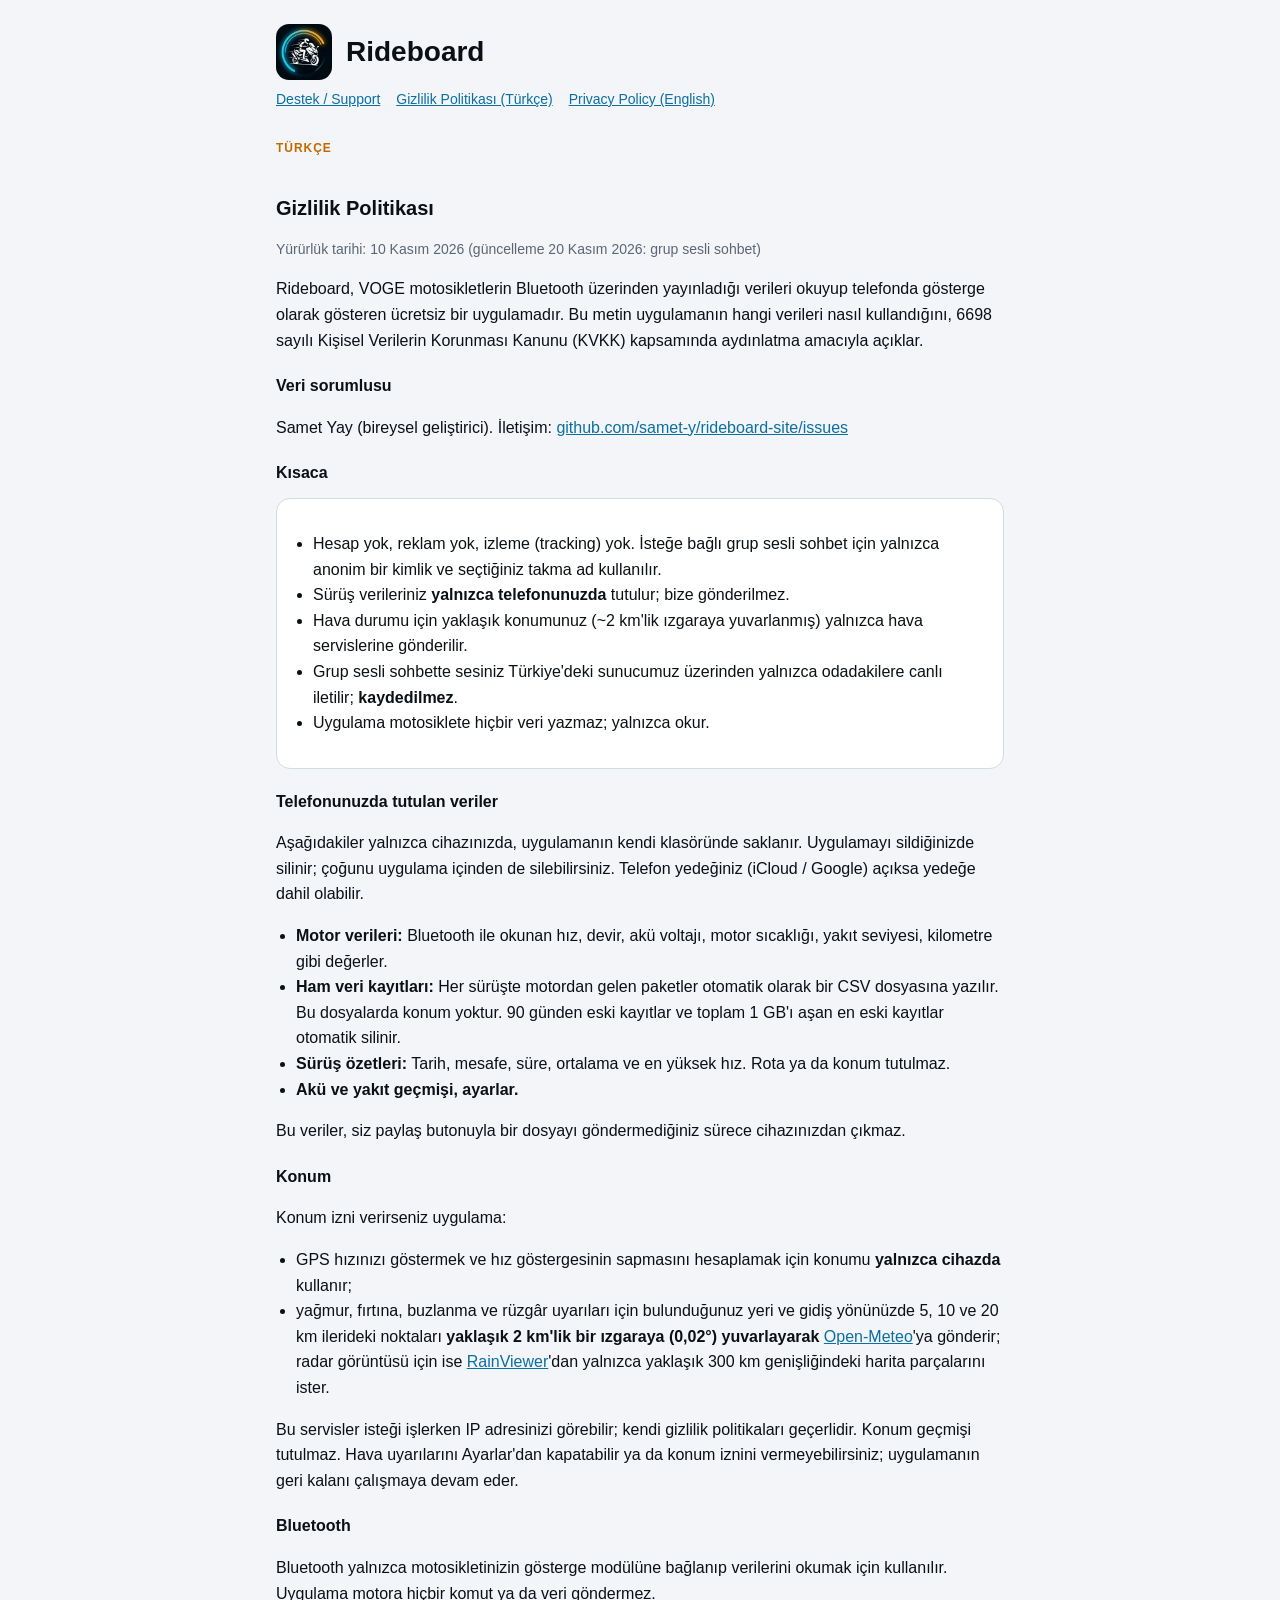
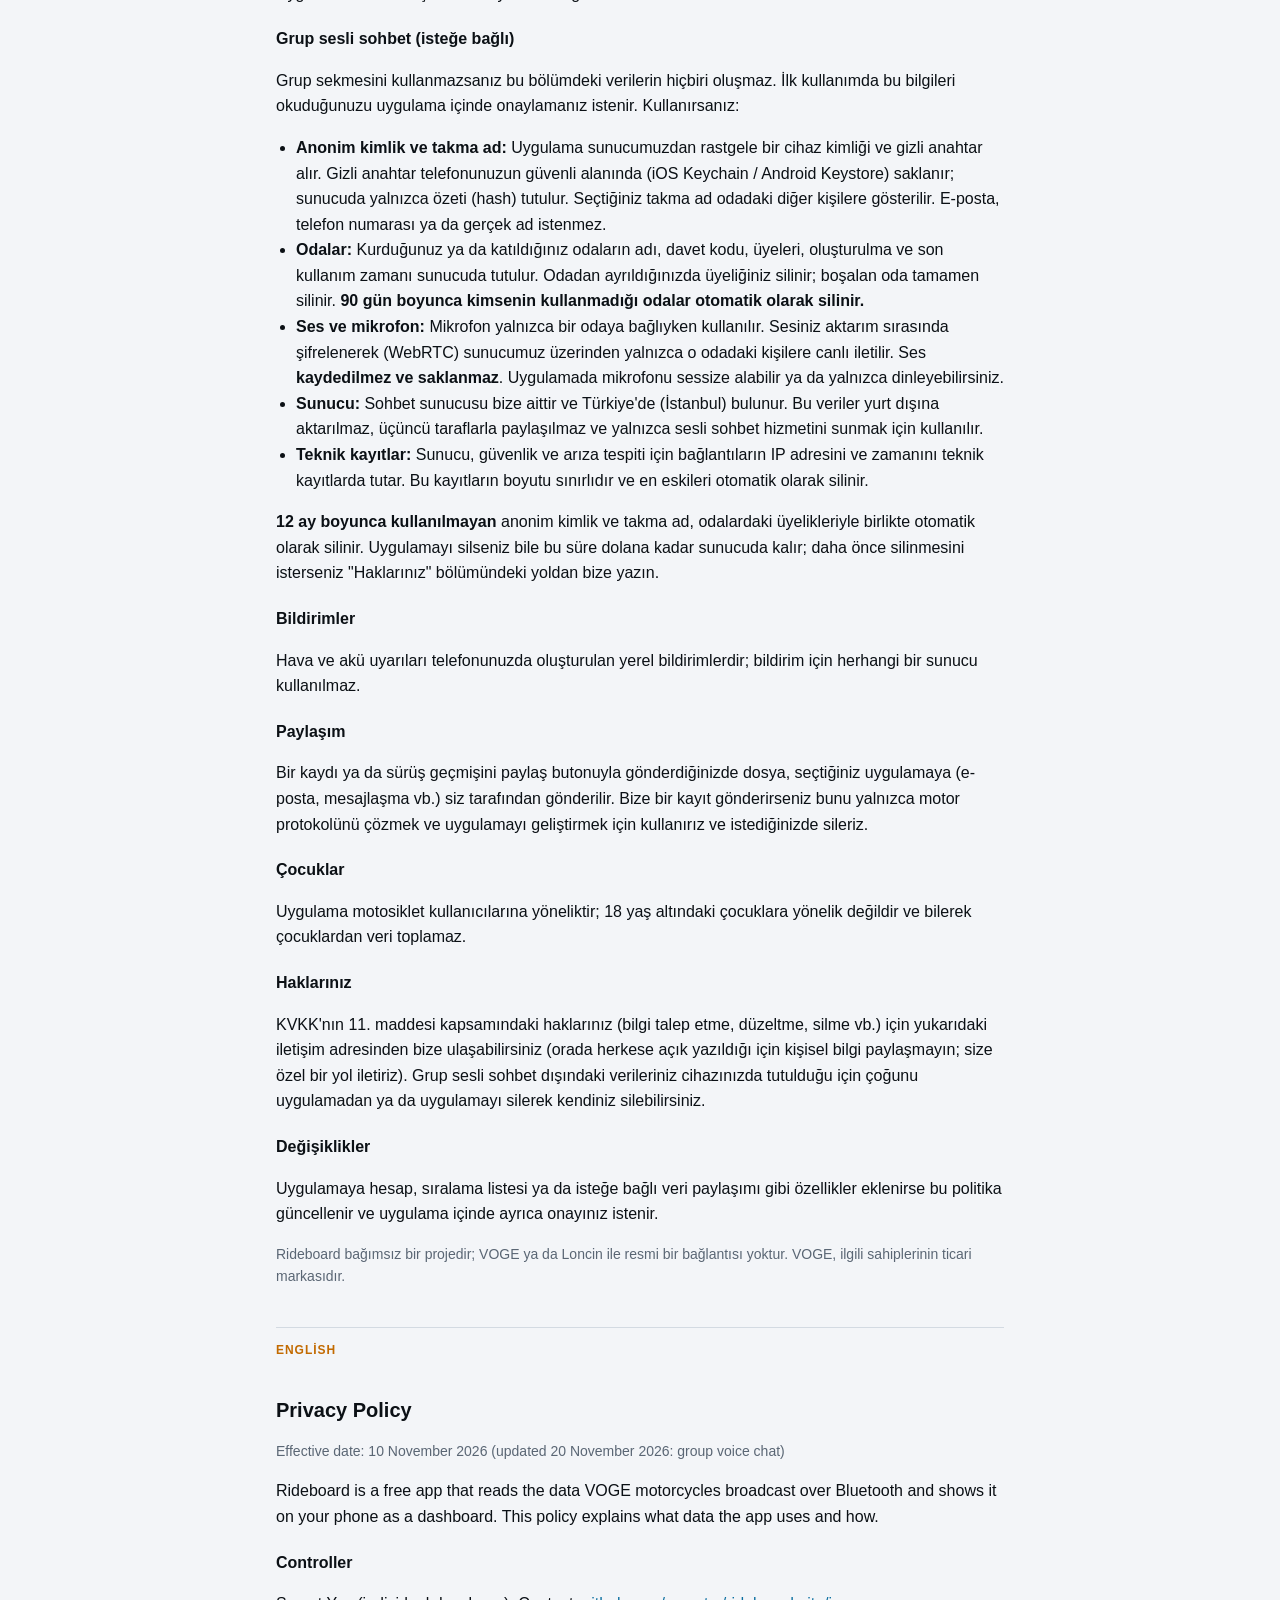
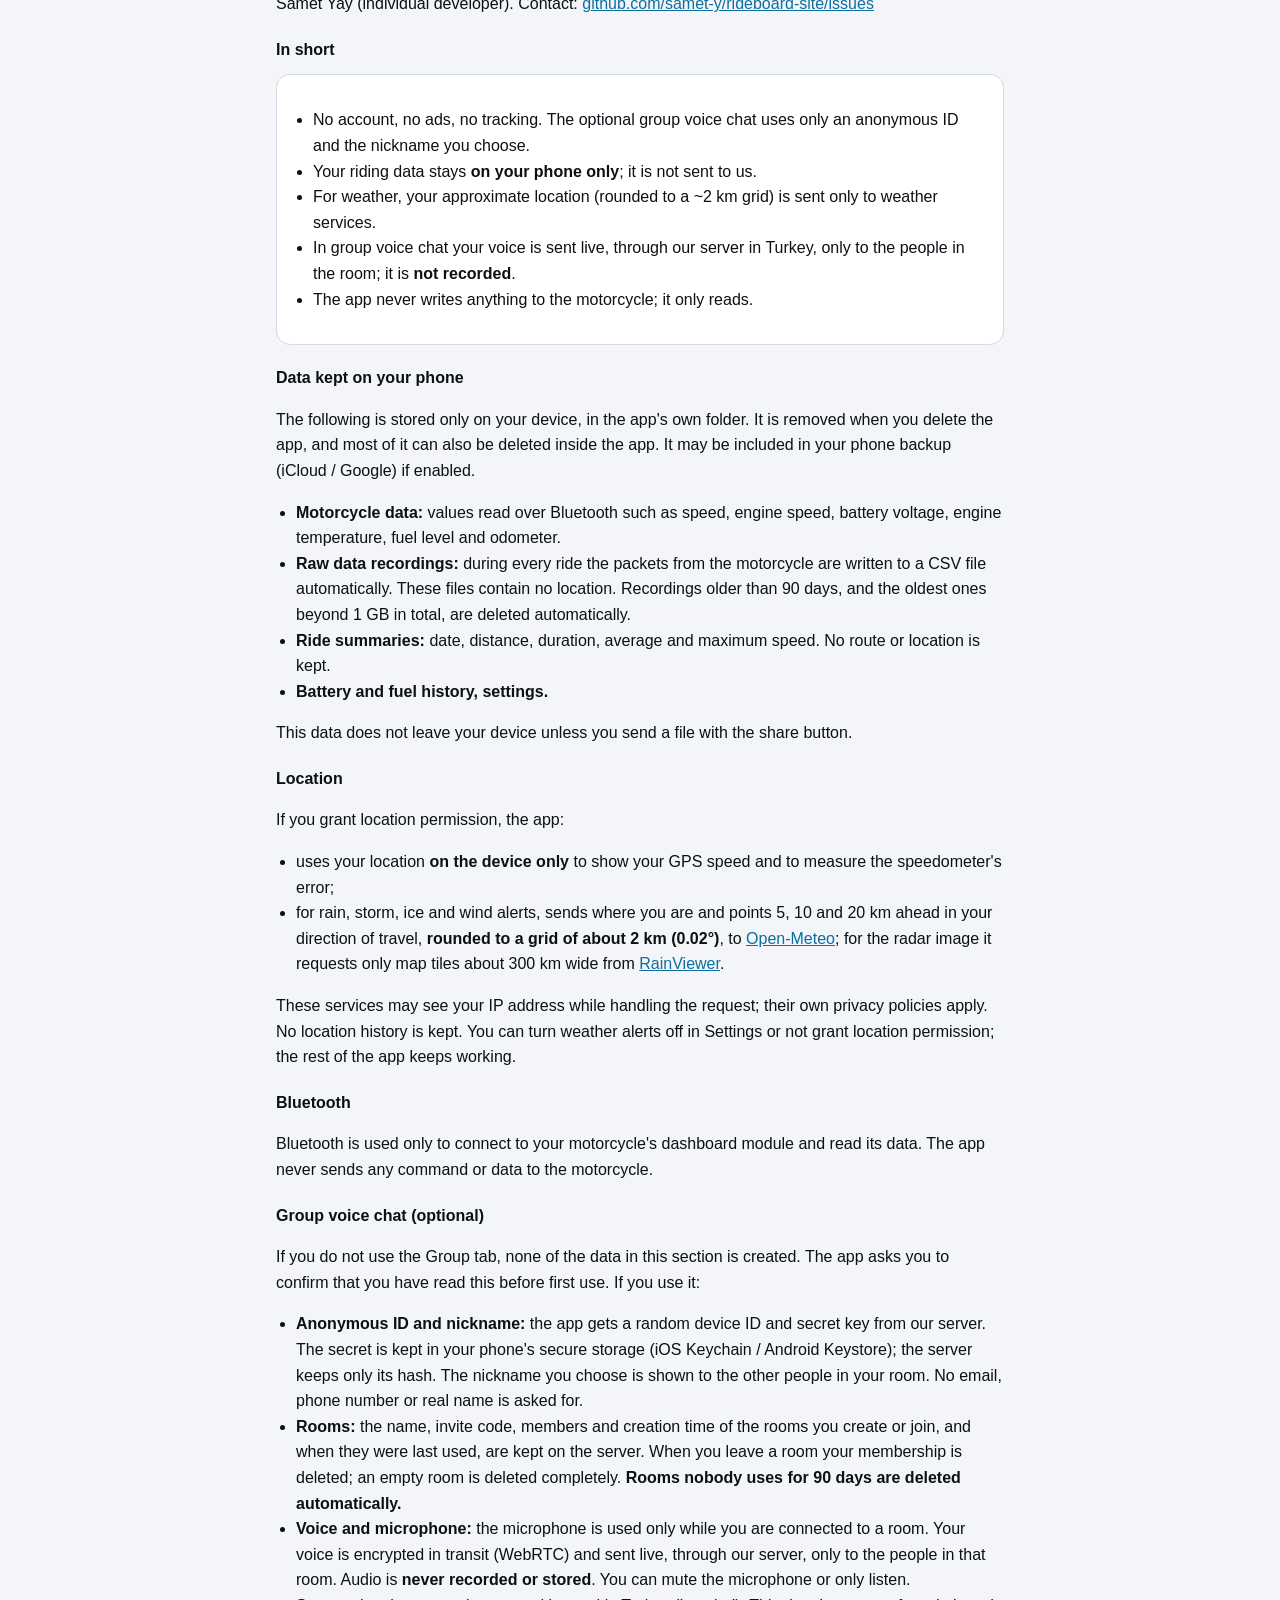
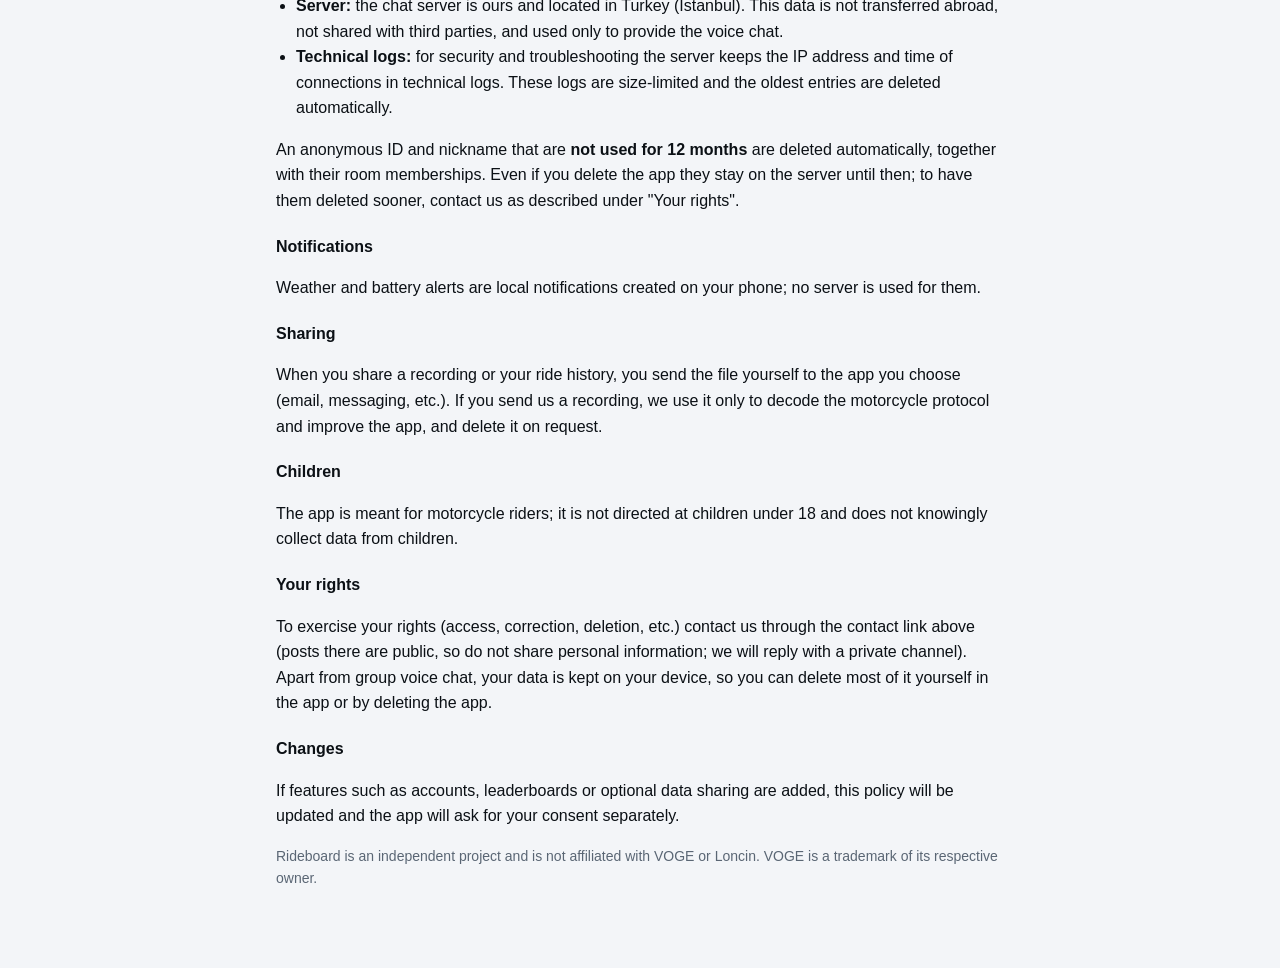
==== commit eb695300: "Privacy policy: state how long voice chat data is kept Rooms nobody uses for 90 days and anonymous I" ====
--- a/privacy.html
+++ b/privacy.html
@@ -99,8 +99,10 @@
   yalnızca özeti (hash) tutulur. Seçtiğiniz takma ad odadaki diğer kişilere
   gösterilir. E-posta, telefon numarası ya da gerçek ad istenmez.</li>
   <li><strong>Odalar:</strong> Kurduğunuz ya da katıldığınız odaların adı,
-  davet kodu, üyeleri ve oluşturulma zamanı sunucuda tutulur. Odadan
-  ayrıldığınızda üyeliğiniz silinir; boşalan oda tamamen silinir.</li>
+  davet kodu, üyeleri, oluşturulma ve son kullanım zamanı sunucuda tutulur.
+  Odadan ayrıldığınızda üyeliğiniz silinir; boşalan oda tamamen silinir.
+  <strong>90 gün boyunca kimsenin kullanmadığı odalar otomatik olarak
+  silinir.</strong></li>
   <li><strong>Ses ve mikrofon:</strong> Mikrofon yalnızca bir odaya bağlıyken
   kullanılır. Sesiniz aktarım sırasında şifrelenerek (WebRTC) sunucumuz
   üzerinden yalnızca o odadaki kişilere canlı iletilir. Ses
@@ -113,9 +115,10 @@
   bağlantıların IP adresini ve zamanını teknik kayıtlarda tutar. Bu kayıtların
   boyutu sınırlıdır ve en eskileri otomatik olarak silinir.</li>
 </ul>
-<p>Uygulamayı silseniz bile anonim kimliğiniz ve takma adınız sunucuda
-kalabilir. Tamamen silinmesini isterseniz "Haklarınız" bölümündeki yoldan
-bize yazın.</p>
+<p><strong>12 ay boyunca kullanılmayan</strong> anonim kimlik ve takma ad,
+odalardaki üyelikleriyle birlikte otomatik olarak silinir. Uygulamayı
+silseniz bile bu süre dolana kadar sunucuda kalır; daha önce silinmesini
+isterseniz "Haklarınız" bölümündeki yoldan bize yazın.</p>
 
 <h3>Bildirimler</h3>
 <p>Hava ve akü uyarıları telefonunuzda oluşturulan yerel bildirimlerdir;
@@ -225,8 +228,10 @@
   The nickname you choose is shown to the other people in your room. No email,
   phone number or real name is asked for.</li>
   <li><strong>Rooms:</strong> the name, invite code, members and creation time
-  of the rooms you create or join are kept on the server. When you leave a
-  room your membership is deleted; an empty room is deleted completely.</li>
+  of the rooms you create or join, and when they were last used, are kept on
+  the server. When you leave a room your membership is deleted; an empty room
+  is deleted completely. <strong>Rooms nobody uses for 90 days are deleted
+  automatically.</strong></li>
   <li><strong>Voice and microphone:</strong> the microphone is used only while
   you are connected to a room. Your voice is encrypted in transit (WebRTC) and
   sent live, through our server, only to the people in that room. Audio is
@@ -239,9 +244,10 @@
   server keeps the IP address and time of connections in technical logs. These
   logs are size-limited and the oldest entries are deleted automatically.</li>
 </ul>
-<p>Your anonymous ID and nickname may stay on the server even if you delete
-the app. To have them deleted completely, contact us as described under "Your
-rights".</p>
+<p>An anonymous ID and nickname that are <strong>not used for 12
+months</strong> are deleted automatically, together with their room
+memberships. Even if you delete the app they stay on the server until then;
+to have them deleted sooner, contact us as described under "Your rights".</p>
 
 <h3>Notifications</h3>
 <p>Weather and battery alerts are local notifications created on your phone; no
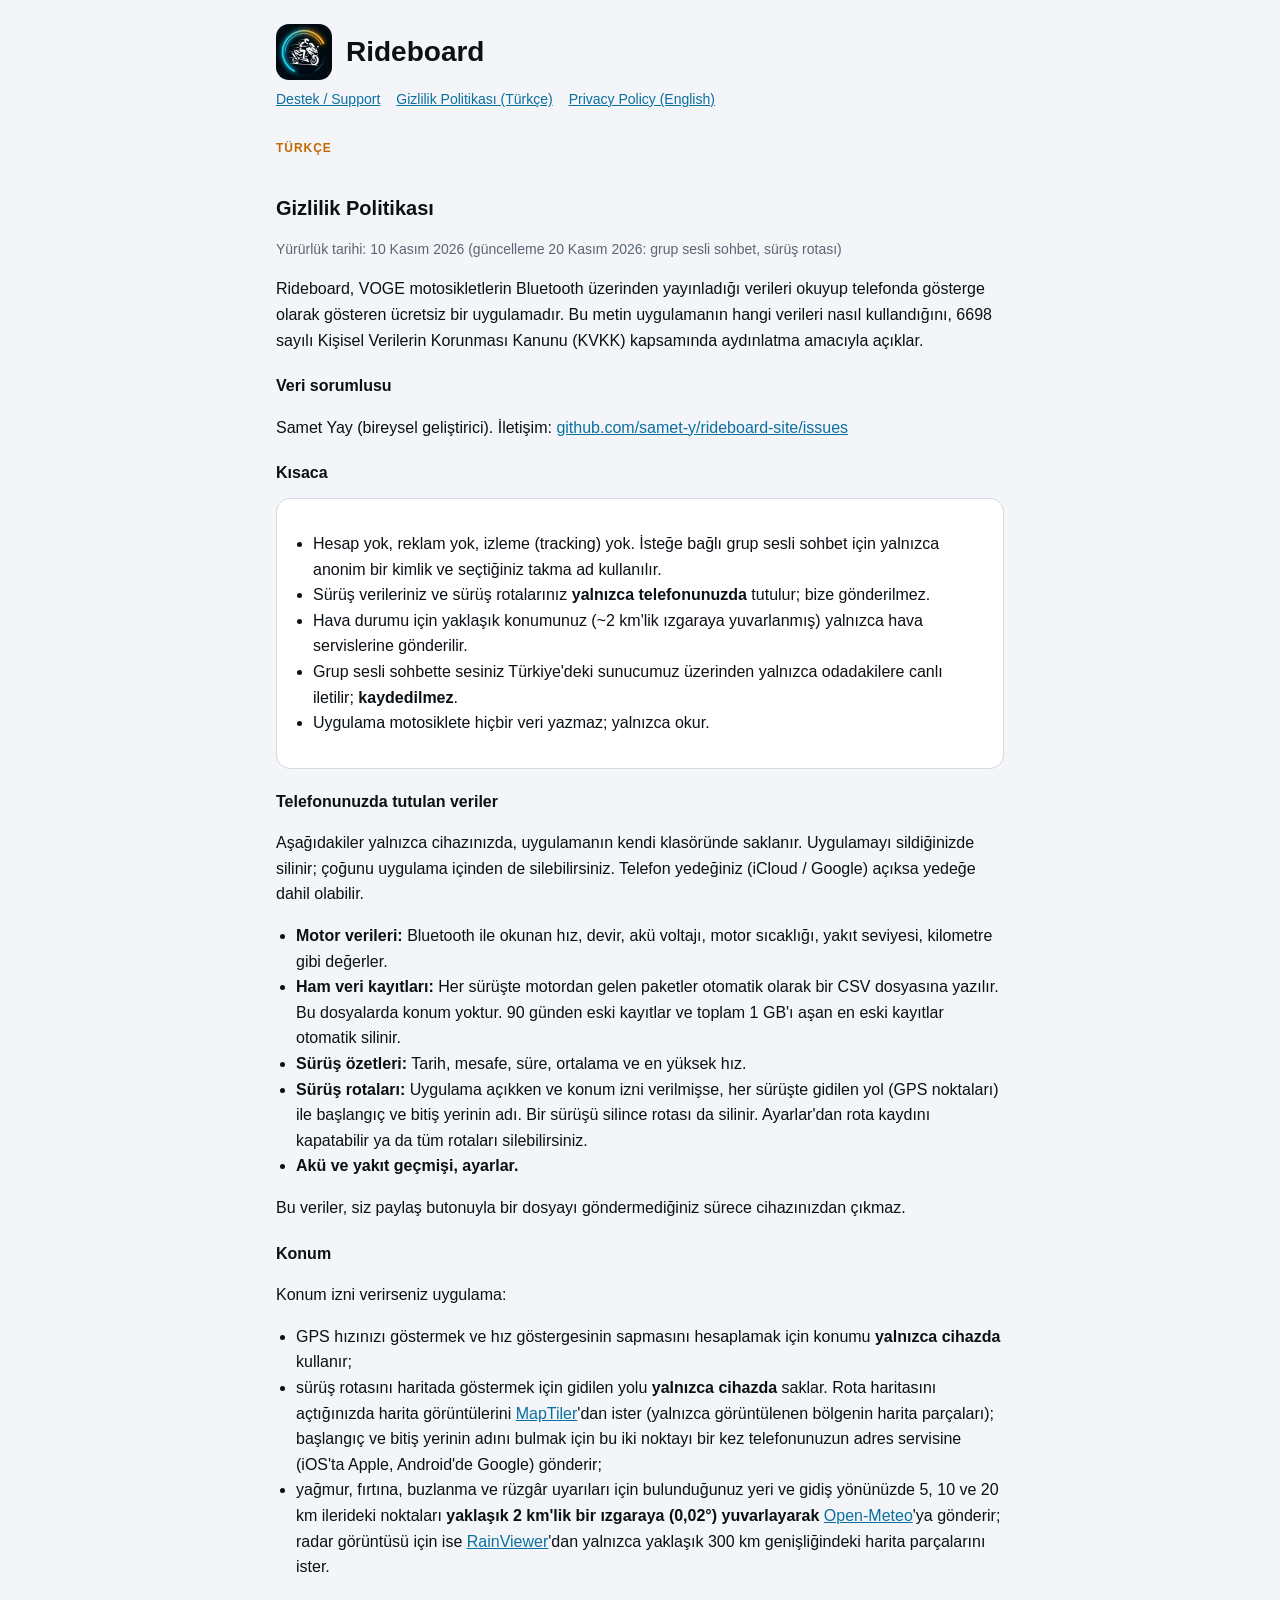
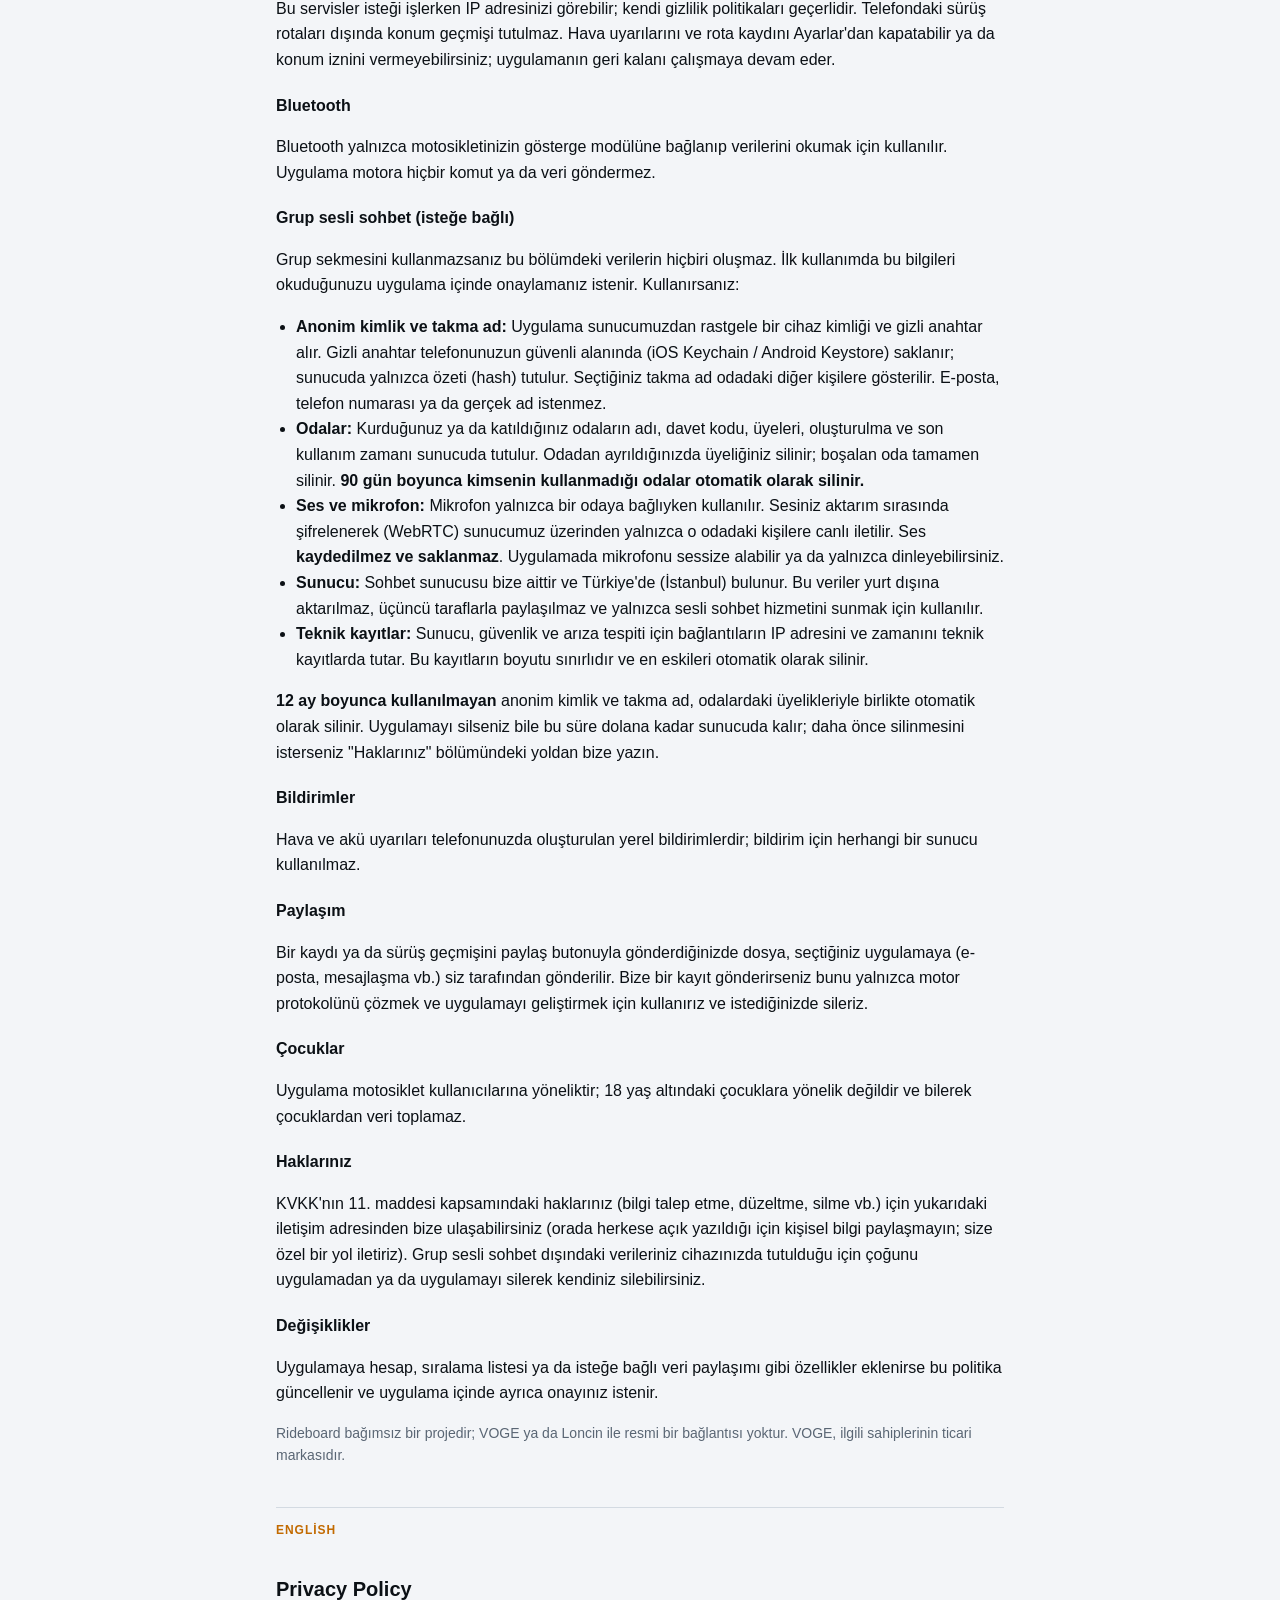
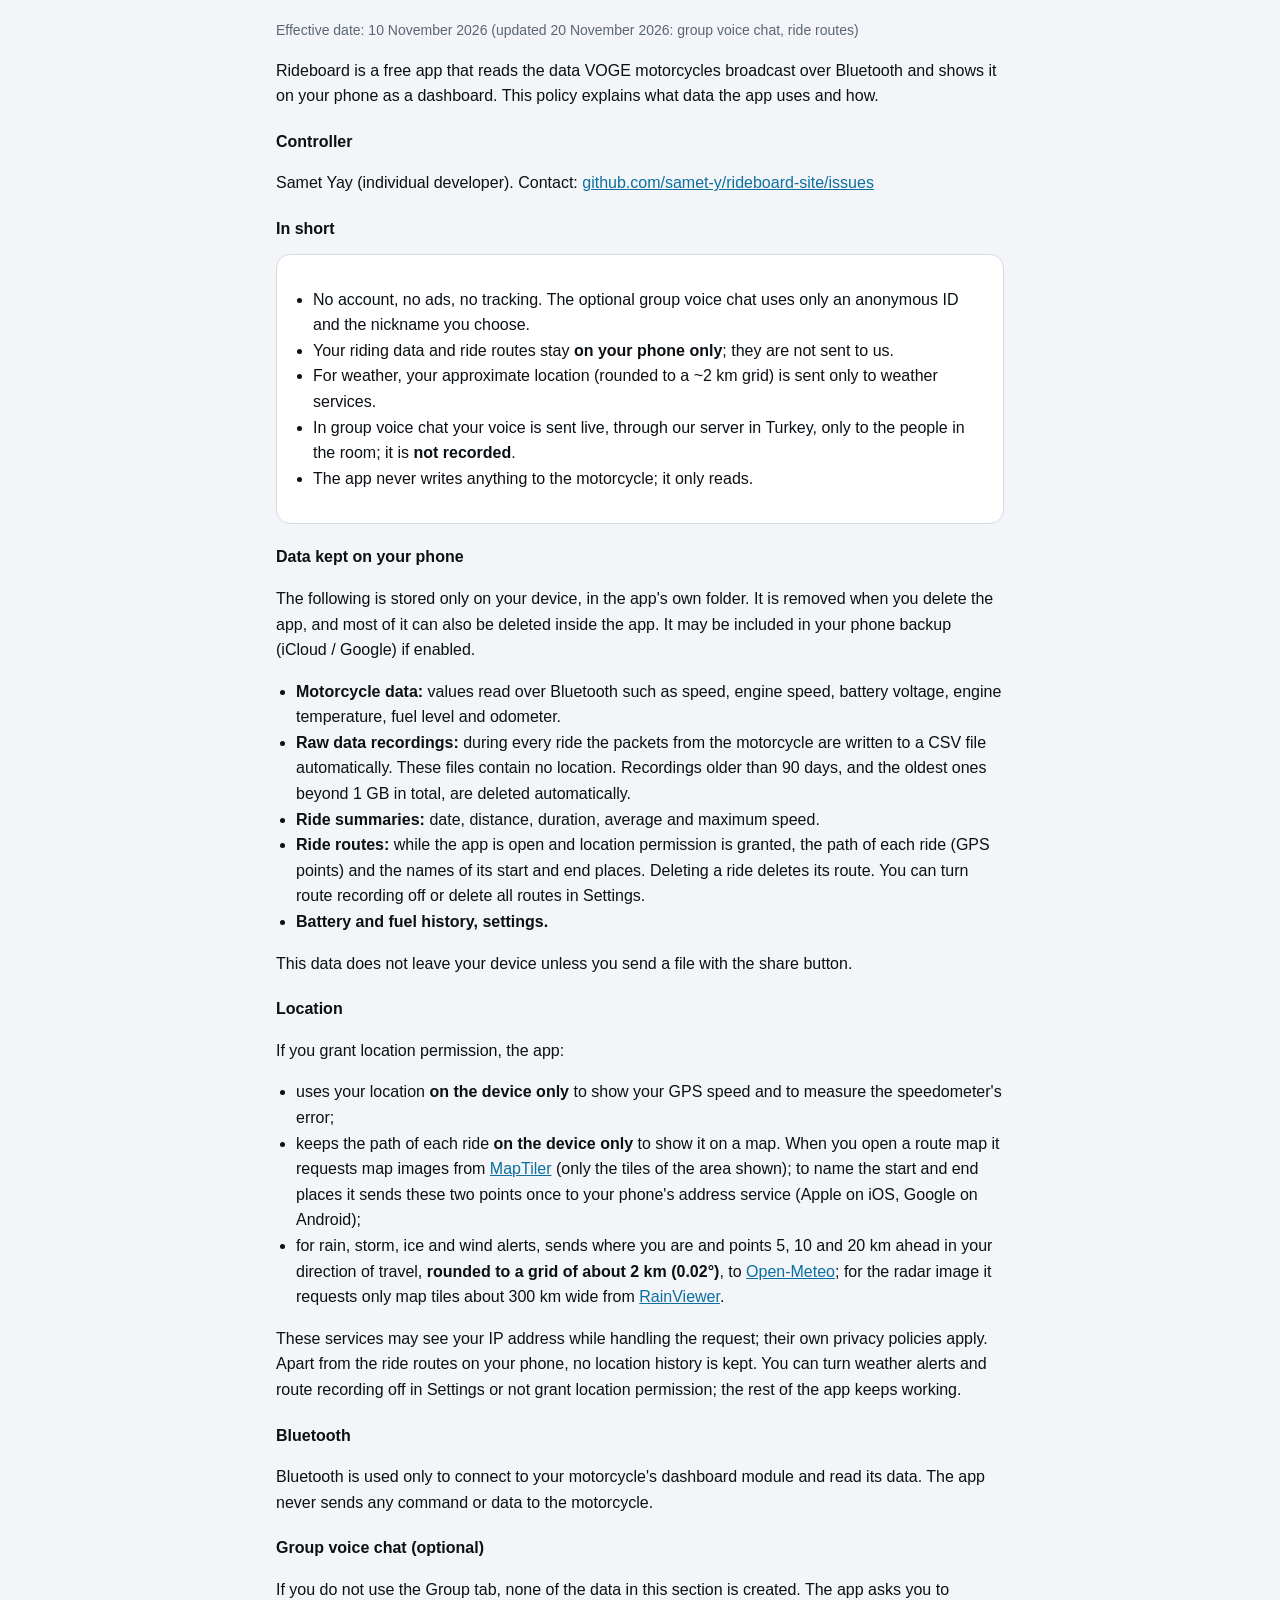
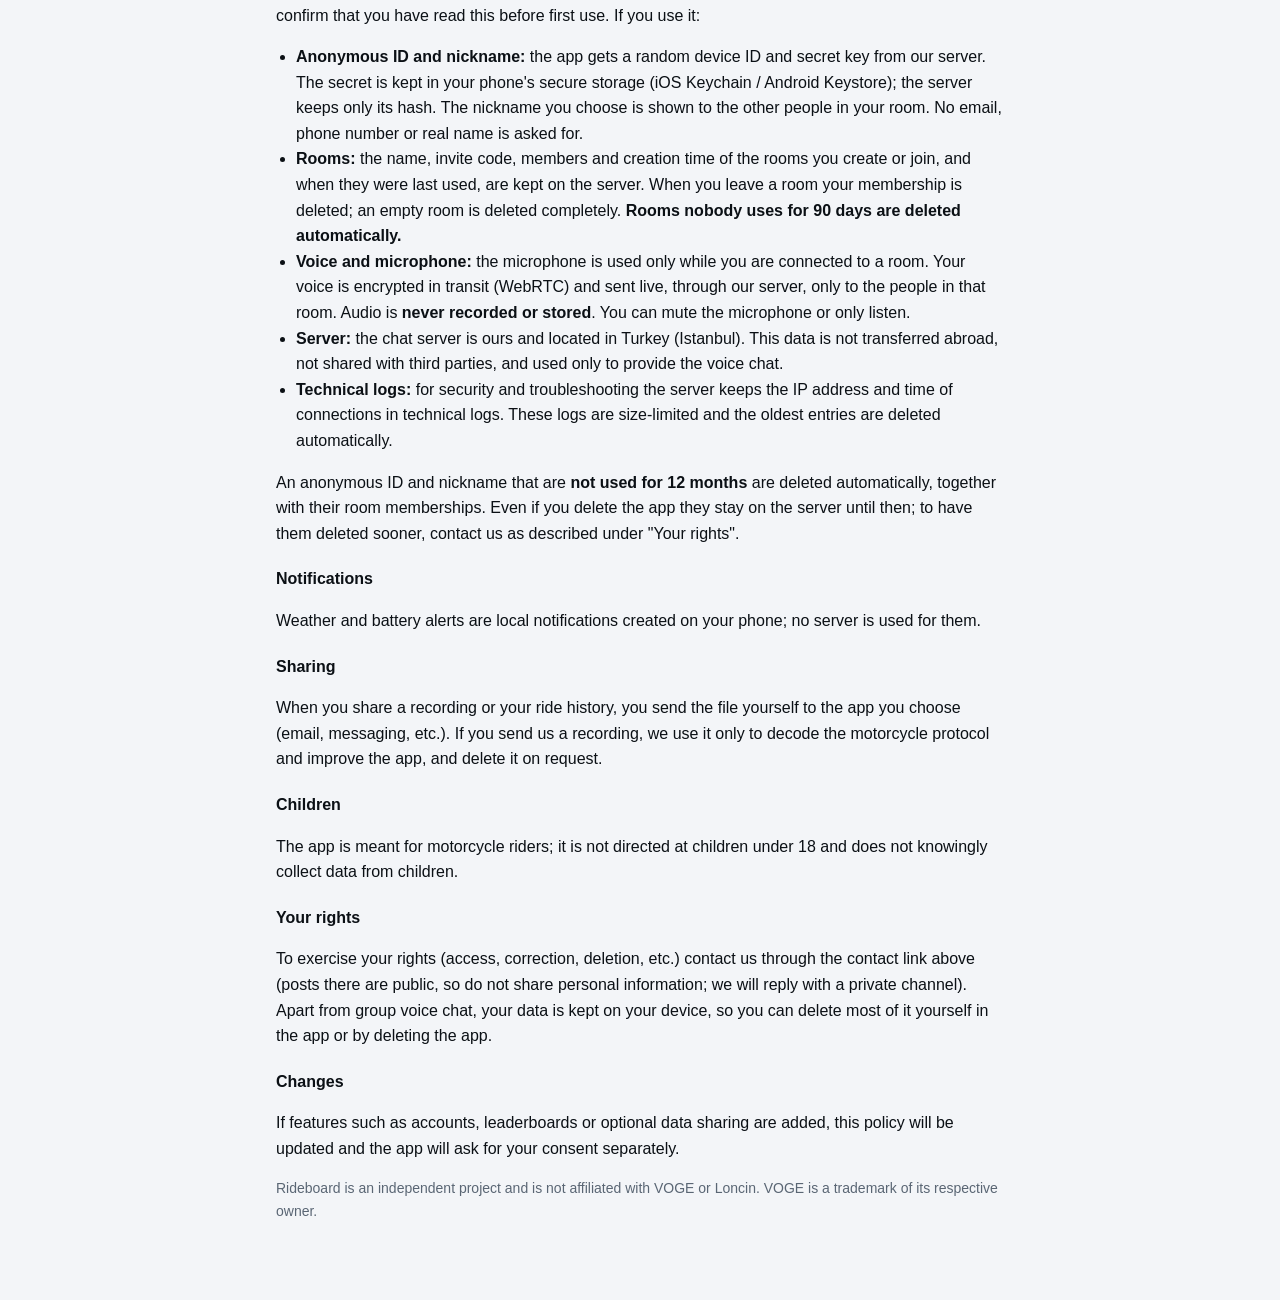
==== commit 4b55f840: "Privacy policy: describe ride routes Routes are kept only on the phone, map images come from MapTile" ====
--- a/privacy.html
+++ b/privacy.html
@@ -22,7 +22,7 @@
 <section id="tr">
 <span class="tag">Türkçe</span>
 <h2>Gizlilik Politikası</h2>
-<p class="dim">Yürürlük tarihi: 10 Kasım 2026 (güncelleme 20 Kasım 2026: grup sesli sohbet)</p>
+<p class="dim">Yürürlük tarihi: 10 Kasım 2026 (güncelleme 20 Kasım 2026: grup sesli sohbet, sürüş rotası)</p>
 
 <p>Rideboard, VOGE motosikletlerin Bluetooth üzerinden yayınladığı verileri
 okuyup telefonda gösterge olarak gösteren ücretsiz bir uygulamadır. Bu metin
@@ -38,8 +38,8 @@
 <ul>
   <li>Hesap yok, reklam yok, izleme (tracking) yok. İsteğe bağlı grup sesli
   sohbet için yalnızca anonim bir kimlik ve seçtiğiniz takma ad kullanılır.</li>
-  <li>Sürüş verileriniz <strong>yalnızca telefonunuzda</strong> tutulur; bize
-  gönderilmez.</li>
+  <li>Sürüş verileriniz ve sürüş rotalarınız <strong>yalnızca
+  telefonunuzda</strong> tutulur; bize gönderilmez.</li>
   <li>Hava durumu için yaklaşık konumunuz (~2 km'lik ızgaraya yuvarlanmış) yalnızca hava
   servislerine gönderilir.</li>
   <li>Grup sesli sohbette sesiniz Türkiye'deki sunucumuz üzerinden yalnızca
@@ -60,7 +60,11 @@
   günden eski kayıtlar ve toplam 1 GB'ı aşan en eski kayıtlar otomatik
   silinir.</li>
   <li><strong>Sürüş özetleri:</strong> Tarih, mesafe, süre, ortalama ve
-  en yüksek hız. Rota ya da konum tutulmaz.</li>
+  en yüksek hız.</li>
+  <li><strong>Sürüş rotaları:</strong> Uygulama açıkken ve konum izni
+  verilmişse, her sürüşte gidilen yol (GPS noktaları) ile başlangıç ve bitiş
+  yerinin adı. Bir sürüşü silince rotası da silinir. Ayarlar'dan rota kaydını
+  kapatabilir ya da tüm rotaları silebilirsiniz.</li>
   <li><strong>Akü ve yakıt geçmişi, ayarlar.</strong></li>
 </ul>
 <p>Bu veriler, siz paylaş butonuyla bir dosyayı göndermediğiniz sürece
@@ -71,6 +75,12 @@
 <ul>
   <li>GPS hızınızı göstermek ve hız göstergesinin sapmasını hesaplamak için
   konumu <strong>yalnızca cihazda</strong> kullanır;</li>
+  <li>sürüş rotasını haritada göstermek için gidilen yolu <strong>yalnızca
+  cihazda</strong> saklar. Rota haritasını açtığınızda harita görüntülerini
+  <a href="https://www.maptiler.com/privacy-policy/">MapTiler</a>'dan ister
+  (yalnızca görüntülenen bölgenin harita parçaları); başlangıç ve bitiş
+  yerinin adını bulmak için bu iki noktayı bir kez telefonunuzun adres
+  servisine (iOS'ta Apple, Android'de Google) gönderir;</li>
   <li>yağmur, fırtına, buzlanma ve rüzgâr uyarıları için bulunduğunuz yeri ve
   gidiş yönünüzde 5, 10 ve 20 km ilerideki noktaları
   <strong>yaklaşık 2 km'lik bir ızgaraya (0,02°) yuvarlayarak</strong>
@@ -80,9 +90,10 @@
   yalnızca yaklaşık 300 km genişliğindeki harita parçalarını ister.</li>
 </ul>
 <p>Bu servisler isteği işlerken IP adresinizi görebilir; kendi gizlilik
-politikaları geçerlidir. Konum geçmişi tutulmaz. Hava uyarılarını Ayarlar'dan
-kapatabilir ya da konum iznini vermeyebilirsiniz; uygulamanın geri kalanı
-çalışmaya devam eder.</p>
+politikaları geçerlidir. Telefondaki sürüş rotaları dışında konum geçmişi
+tutulmaz. Hava uyarılarını ve rota kaydını Ayarlar'dan kapatabilir ya da
+konum iznini vermeyebilirsiniz; uygulamanın geri kalanı çalışmaya devam
+eder.</p>
 
 <h3>Bluetooth</h3>
 <p>Bluetooth yalnızca motosikletinizin gösterge modülüne bağlanıp verilerini
@@ -152,7 +163,7 @@
 <section id="en" class="lang">
 <span class="tag">English</span>
 <h2>Privacy Policy</h2>
-<p class="dim">Effective date: 10 November 2026 (updated 20 November 2026: group voice chat)</p>
+<p class="dim">Effective date: 10 November 2026 (updated 20 November 2026: group voice chat, ride routes)</p>
 
 <p>Rideboard is a free app that reads the data VOGE motorcycles broadcast over
 Bluetooth and shows it on your phone as a dashboard. This policy explains what
@@ -167,8 +178,8 @@
 <ul>
   <li>No account, no ads, no tracking. The optional group voice chat uses only
   an anonymous ID and the nickname you choose.</li>
-  <li>Your riding data stays <strong>on your phone only</strong>; it is not
-  sent to us.</li>
+  <li>Your riding data and ride routes stay <strong>on your phone
+  only</strong>; they are not sent to us.</li>
   <li>For weather, your approximate location (rounded to a ~2 km grid) is sent only
   to weather services.</li>
   <li>In group voice chat your voice is sent live, through our server in
@@ -190,7 +201,11 @@
   no location. Recordings older than 90 days, and the oldest ones beyond 1 GB
   in total, are deleted automatically.</li>
   <li><strong>Ride summaries:</strong> date, distance, duration, average and
-  maximum speed. No route or location is kept.</li>
+  maximum speed.</li>
+  <li><strong>Ride routes:</strong> while the app is open and location
+  permission is granted, the path of each ride (GPS points) and the names of
+  its start and end places. Deleting a ride deletes its route. You can turn
+  route recording off or delete all routes in Settings.</li>
   <li><strong>Battery and fuel history, settings.</strong></li>
 </ul>
 <p>This data does not leave your device unless you send a file with the share
@@ -201,6 +216,12 @@
 <ul>
   <li>uses your location <strong>on the device only</strong> to show your GPS
   speed and to measure the speedometer's error;</li>
+  <li>keeps the path of each ride <strong>on the device only</strong> to show
+  it on a map. When you open a route map it requests map images from
+  <a href="https://www.maptiler.com/privacy-policy/">MapTiler</a> (only the
+  tiles of the area shown); to name the start and end places it sends these
+  two points once to your phone's address service (Apple on iOS, Google on
+  Android);</li>
   <li>for rain, storm, ice and wind alerts, sends where you are and points 5,
   10 and 20 km ahead in your direction of travel,
   <strong>rounded to a grid of about 2 km (0.02°)</strong>, to
@@ -209,9 +230,10 @@
   <a href="https://www.rainviewer.com/privacy.html">RainViewer</a>.</li>
 </ul>
 <p>These services may see your IP address while handling the request; their
-own privacy policies apply. No location history is kept. You can turn weather
-alerts off in Settings or not grant location permission; the rest of the app
-keeps working.</p>
+own privacy policies apply. Apart from the ride routes on your phone, no
+location history is kept. You can turn weather alerts and route recording off
+in Settings or not grant location permission; the rest of the app keeps
+working.</p>
 
 <h3>Bluetooth</h3>
 <p>Bluetooth is used only to connect to your motorcycle's dashboard module and
